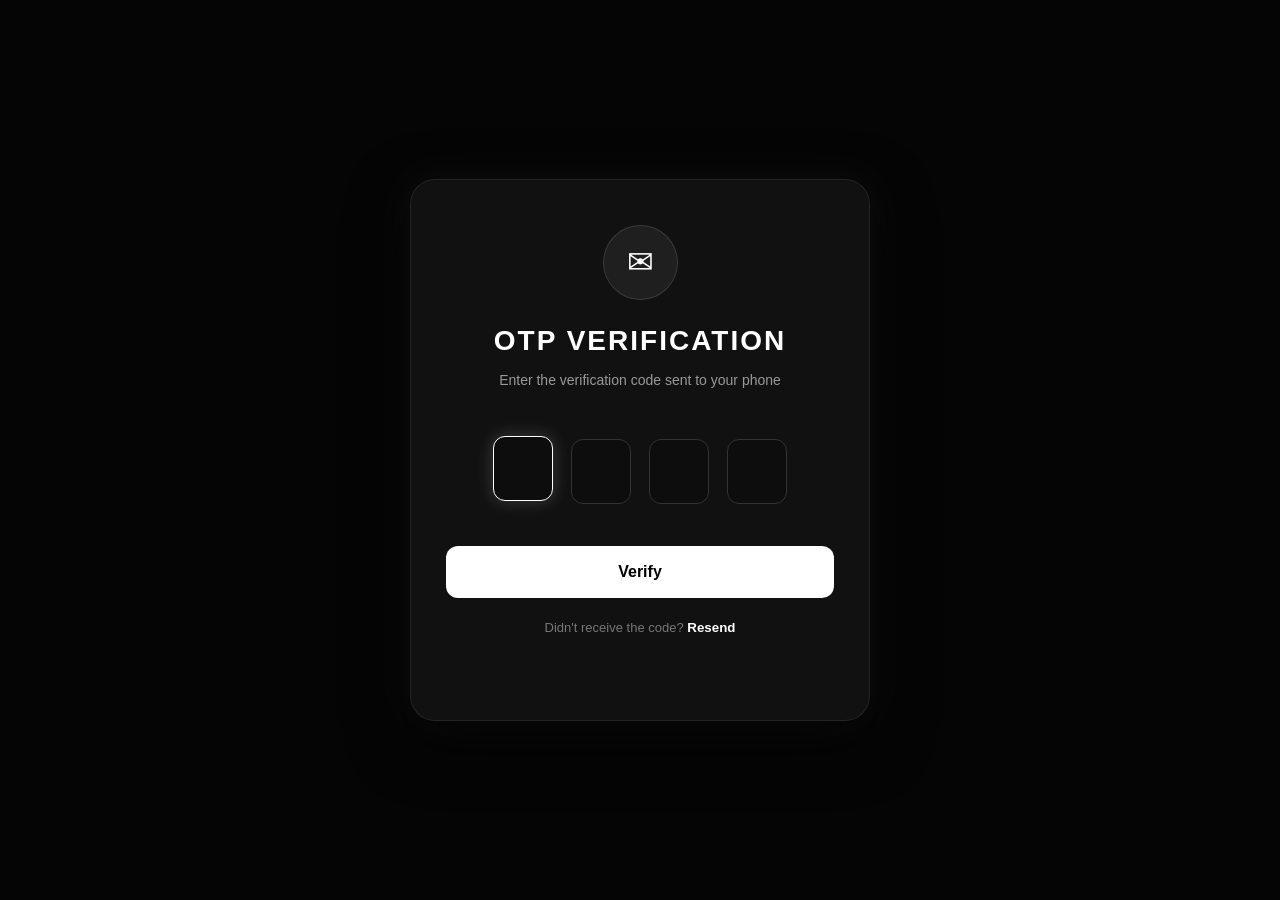
==== index.html @ 3d227fd9 "Add files via upload" ====
<!DOCTYPE html>
<html lang="en">
<head>
    <meta charset="UTF-8">
    <meta name="viewport" content="width=device-width, initial-scale=1.0">

    <title>OTP Verification</title>

    <link rel="stylesheet" href="style.css">
</head>

<body>

    <div class="otp-container">

        <div class="otp-card">

            <div class="icon">
                <span>✉</span>
            </div>

            <h1>OTP Verification</h1>

            <p class="description">
                Enter the verification code sent to your phone
            </p>


            <!-- OTP Animation Area -->
            <div class="otp-animation">

                <!-- Lines -->
                <div class="otp-line line-1"></div>
                <div class="otp-line line-2"></div>
                <div class="otp-line line-3"></div>


                <!-- OTP Boxes -->
                <div class="otp-inputs">

                    <input type="text" maxlength="1" inputmode="numeric">

                    <input type="text" maxlength="1" inputmode="numeric">

                    <input type="text" maxlength="1" inputmode="numeric">

                    <input type="text" maxlength="1" inputmode="numeric">

                </div>

            </div>


            <button id="verifyBtn">
                Verify
            </button>


            <p class="resend">
                Didn't receive the code?
                <button id="resendBtn">Resend</button>
            </p>


            <div id="message"></div>


            <!-- Final Verified -->
            <div class="verified-result">

                <div class="big-check">
                    ✓
                </div>

                <div class="big-verified">
                    VERIFIED
                </div>

            </div>

        </div>

    </div>


    <script src="script.js"></script>

</body>
</html>
---- style.css ----
* {
    margin: 0;
    padding: 0;
    box-sizing: border-box;
}


body {
    min-height: 100vh;

    font-family: Arial, sans-serif;

    background: #050505;

    color: #fff;

    display: flex;

    justify-content: center;

    align-items: center;
}


.otp-container {
    width: 100%;

    min-height: 100vh;

    padding: 20px;

    display: flex;

    justify-content: center;

    align-items: center;
}


.otp-card {
    width: 100%;

    max-width: 460px;

    min-height: 500px;

    padding: 45px 35px;

    background: rgba(20,20,20,.88);

    border: 1px solid rgba(255,255,255,.08);

    border-radius: 25px;

    text-align: center;

    box-shadow:
        0 0 40px rgba(255,255,255,.04),
        0 20px 60px rgba(0,0,0,.7);

    backdrop-filter: blur(15px);
}


/* ICON */

.icon {
    width: 75px;

    height: 75px;

    margin: 0 auto 25px;

    border-radius: 50%;

    display: flex;

    justify-content: center;

    align-items: center;

    background: rgba(255,255,255,.06);

    border: 1px solid rgba(255,255,255,.12);

    animation: float 2.5s infinite ease-in-out;
}


.icon span {
    font-size: 32px;
}


/* TITLE */

h1 {
    font-size: 28px;

    letter-spacing: 2px;

    text-transform: uppercase;

    margin-bottom: 12px;
}


.description {
    color: #999;

    font-size: 14px;

    line-height: 1.6;

    margin-bottom: 35px;
}


/* =========================
   OTP AREA
========================= */

.otp-animation {

    position: relative;

    width: 100%;

    height: 90px;

    display: flex;

    justify-content: center;

    align-items: center;

    margin-bottom: 30px;
}


/* INPUTS */

.otp-inputs {

    position: relative;

    z-index: 5;

    display: flex;

    gap: 18px;

    justify-content: center;
}


.otp-inputs input {

    width: 60px;

    height: 65px;

    border-radius: 12px;

    border: 1px solid #333;

    background: #0d0d0d;

    color: #fff;

    text-align: center;

    font-size: 26px;

    font-weight: bold;

    outline: none;

    transition:
        border .25s,
        box-shadow .25s,
        transform .25s;
}


.otp-inputs input:focus {

    border-color: #fff;

    box-shadow:
        0 0 18px rgba(255,255,255,.18);

    transform: translateY(-3px);
}


/* =========================
   CONNECTING LINES
========================= */

.otp-line {

    position: absolute;

    height: 3px;

    background: #fff;

    border-radius: 10px;

    width: 0;

    opacity: 0;

    z-index: 2;
}


.line-1 {

    left: calc(50% - 111px);

    top: 50%;

    transform: translateY(-50%);

}


.line-2 {

    left: calc(50% - 30px);

    top: 50%;

    transform: translateY(-50%);
}


.line-3 {

    left: calc(50% + 51px);

    top: 50%;

    transform: translateY(-50%);
}


/* =========================
   CONNECT ANIMATION
========================= */

.otp-card.connecting .line-1 {

    animation: connect1 .5s forwards;
}


.otp-card.connecting .line-2 {

    animation: connect2 .5s .5s forwards;
}


.otp-card.connecting .line-3 {

    animation: connect3 .5s 1s forwards;
}


@keyframes connect1 {

    from {
        width: 0;

        opacity: 0;
    }

    to {
        width: 51px;

        opacity: 1;
    }

}


@keyframes connect2 {

    from {
        width: 0;

        opacity: 0;
    }

    to {
        width: 51px;

        opacity: 1;
    }

}


@keyframes connect3 {

    from {
        width: 0;

        opacity: 0;
    }

    to {
        width: 51px;

        opacity: 1;
    }

}


/* =========================
   ROTATE + DISAPPEAR
========================= */

.otp-card.hide-otp .otp-inputs input {

    animation:
        disappear 1s ease forwards;

}


.otp-card.hide-otp .otp-line {

    animation:
        lineDisappear .7s ease forwards;
}


@keyframes disappear {

    0% {

        opacity: 1;

        transform:
            rotate(0deg)
            scale(1);
    }

    60% {

        opacity: .6;

        transform:
            rotate(180deg)
            scale(1.2);
    }

    100% {

        opacity: 0;

        transform:
            rotate(360deg)
            scale(0);
    }

}


@keyframes lineDisappear {

    from {

        opacity: 1;

        width: 51px;
    }

    to {

        opacity: 0;

        width: 0;
    }

}


/* =========================
   VERIFY BUTTON
========================= */

#verifyBtn {

    width: 100%;

    height: 52px;

    border: none;

    border-radius: 12px;

    background: #fff;

    color: #000;

    font-size: 16px;

    font-weight: bold;

    cursor: pointer;

    transition: .25s;
}


#verifyBtn:hover {

    transform: translateY(-2px);

    box-shadow:
        0 10px 30px rgba(255,255,255,.15);
}


#verifyBtn:disabled {

    opacity: .5;

    cursor: default;
}


/* RESEND */

.resend {

    margin-top: 22px;

    font-size: 13px;

    color: #777;
}


#resendBtn {

    border: none;

    background: transparent;

    color: #fff;

    cursor: pointer;

    font-weight: bold;
}


/* MESSAGE */

#message {

    margin-top: 20px;

    min-height: 20px;

    font-size: 14px;
}


.success {

    color: #5cff9d;
}


.error {

    color: #ff5c5c;

    animation: shake .4s;
}


/* =========================
   FINAL VERIFIED
========================= */

.verified-result {

    display: none;

    flex-direction: column;

    align-items: center;

    justify-content: center;

    margin-top: 20px;
}


.otp-card.show-verified .verified-result {

    display: flex;

    animation: finalAppear 1s ease forwards;
}


/* BIG CHECK */

.big-check {

    width: 125px;

    height: 125px;

    border-radius: 50%;

    display: flex;

    justify-content: center;

    align-items: center;

    border: 4px solid #5cff9d;

    color: #5cff9d;

    font-size: 75px;

    font-weight: bold;

    box-shadow:
        0 0 50px rgba(92,255,157,.3);

    animation:
        checkPop 1s cubic-bezier(.17,.67,.32,1.4);
}


/* BIG VERIFIED */

.big-verified {

    margin-top: 25px;

    font-size: 42px;

    font-weight: 900;

    letter-spacing: 7px;

    color: #5cff9d;

    text-shadow:
        0 0 25px rgba(92,255,157,.3);

    animation:
        verifiedText 1s ease .3s both;
}


/* FINAL ANIMATION */

@keyframes finalAppear {

    from {

        opacity: 0;

        transform:
            translateY(40px);
    }

    to {

        opacity: 1;

        transform:
            translateY(0);
    }

}


@keyframes checkPop {

    0% {

        opacity: 0;

        transform:
            scale(0)
            rotate(-180deg);
    }

    70% {

        transform:
            scale(1.15)
            rotate(10deg);
    }

    100% {

        opacity: 1;

        transform:
            scale(1)
            rotate(0);
    }

}


@keyframes verifiedText {

    from {

        opacity: 0;

        transform:
            scale(.5);

        letter-spacing: 20px;
    }

    to {

        opacity: 1;

        transform:
            scale(1);

        letter-spacing: 7px;
    }

}


/* FLOAT */

@keyframes float {

    0%,
    100% {

        transform:
            translateY(0);
    }

    50% {

        transform:
            translateY(-6px);
    }

}


/* SHAKE */

@keyframes shake {

    0%,
    100% {

        transform:
            translateX(0);
    }

    25% {

        transform:
            translateX(-6px);
    }

    75% {

        transform:
            translateX(6px);
    }

}


/* MOBILE */

@media(max-width:480px) {

    .otp-card {

        padding:
            35px 20px;
    }


    h1 {

        font-size: 23px;
    }


    .otp-inputs {

        gap: 10px;
    }


    .otp-inputs input {

        width: 52px;

        height: 58px;

        font-size: 22px;
    }


    .big-check {

        width: 105px;

        height: 105px;

        font-size: 60px;
    }


    .big-verified {

        font-size: 30px;

        letter-spacing: 4px;
    }

}
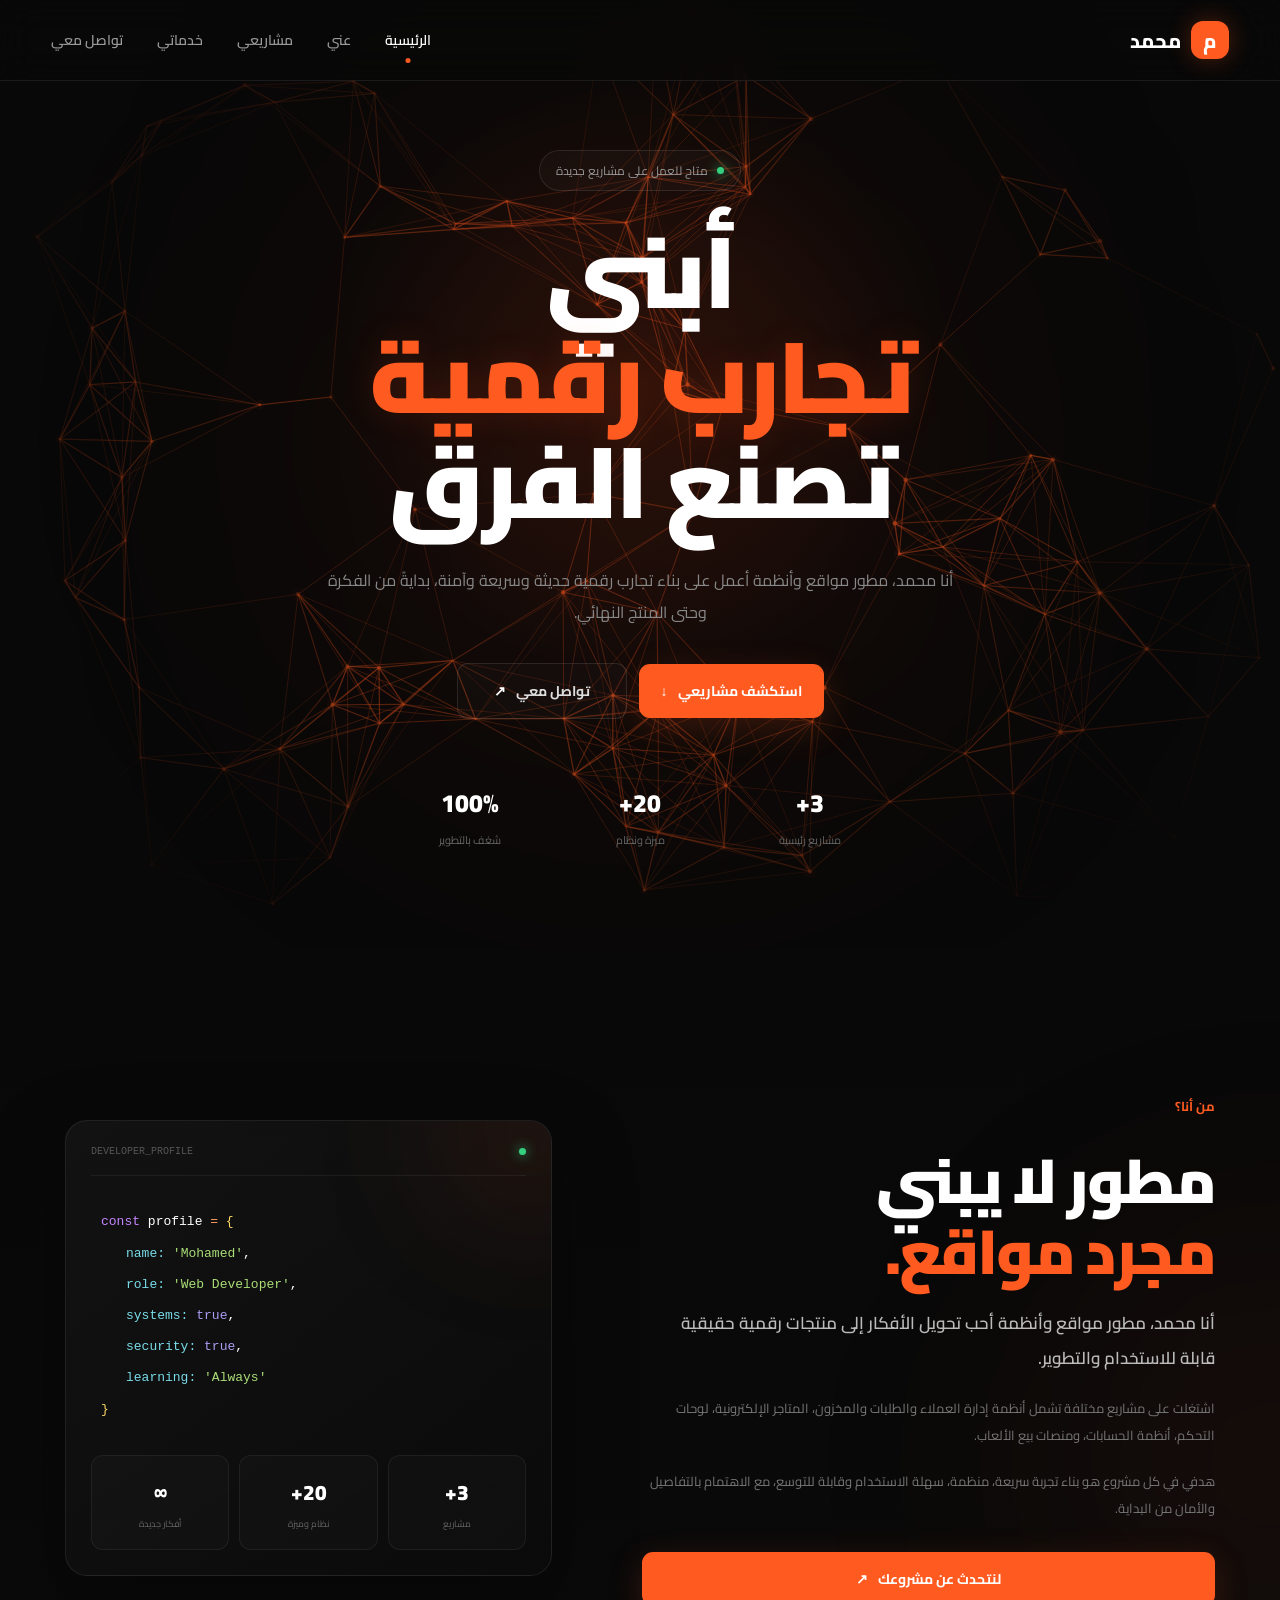
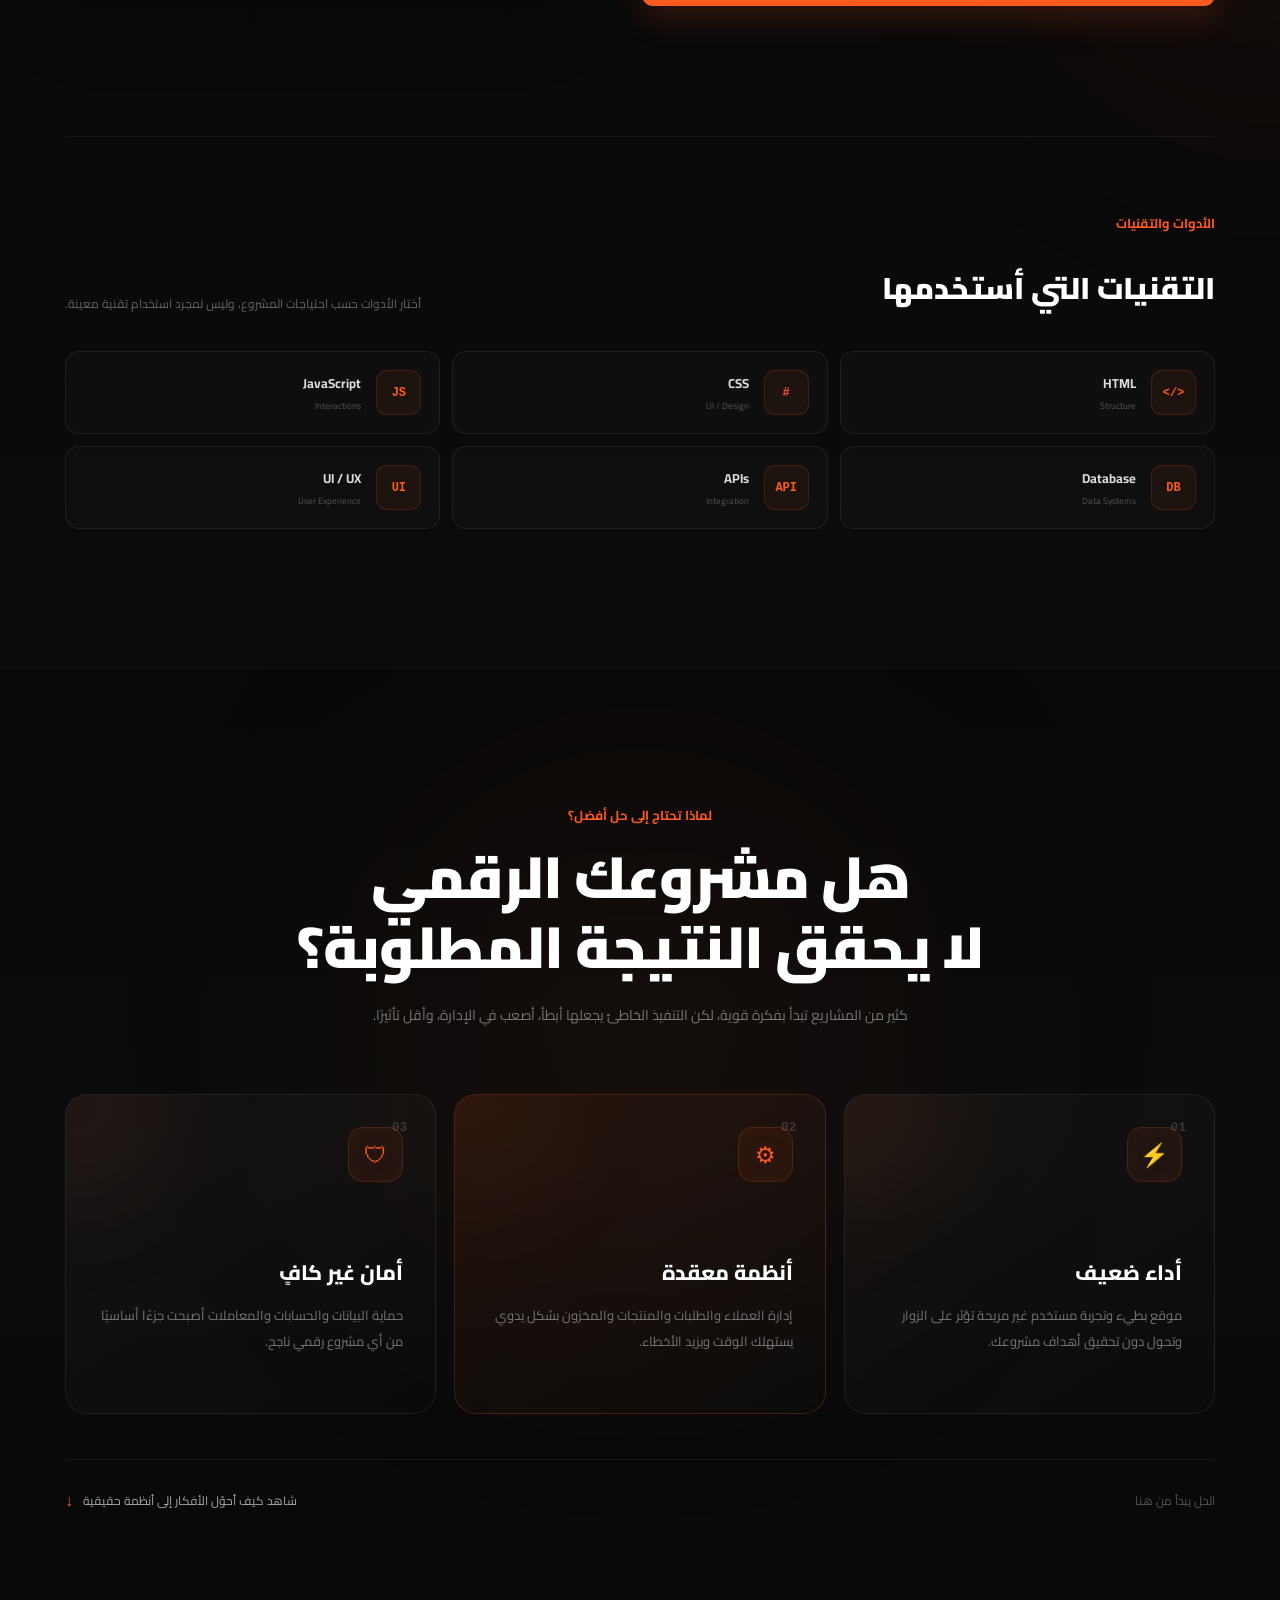
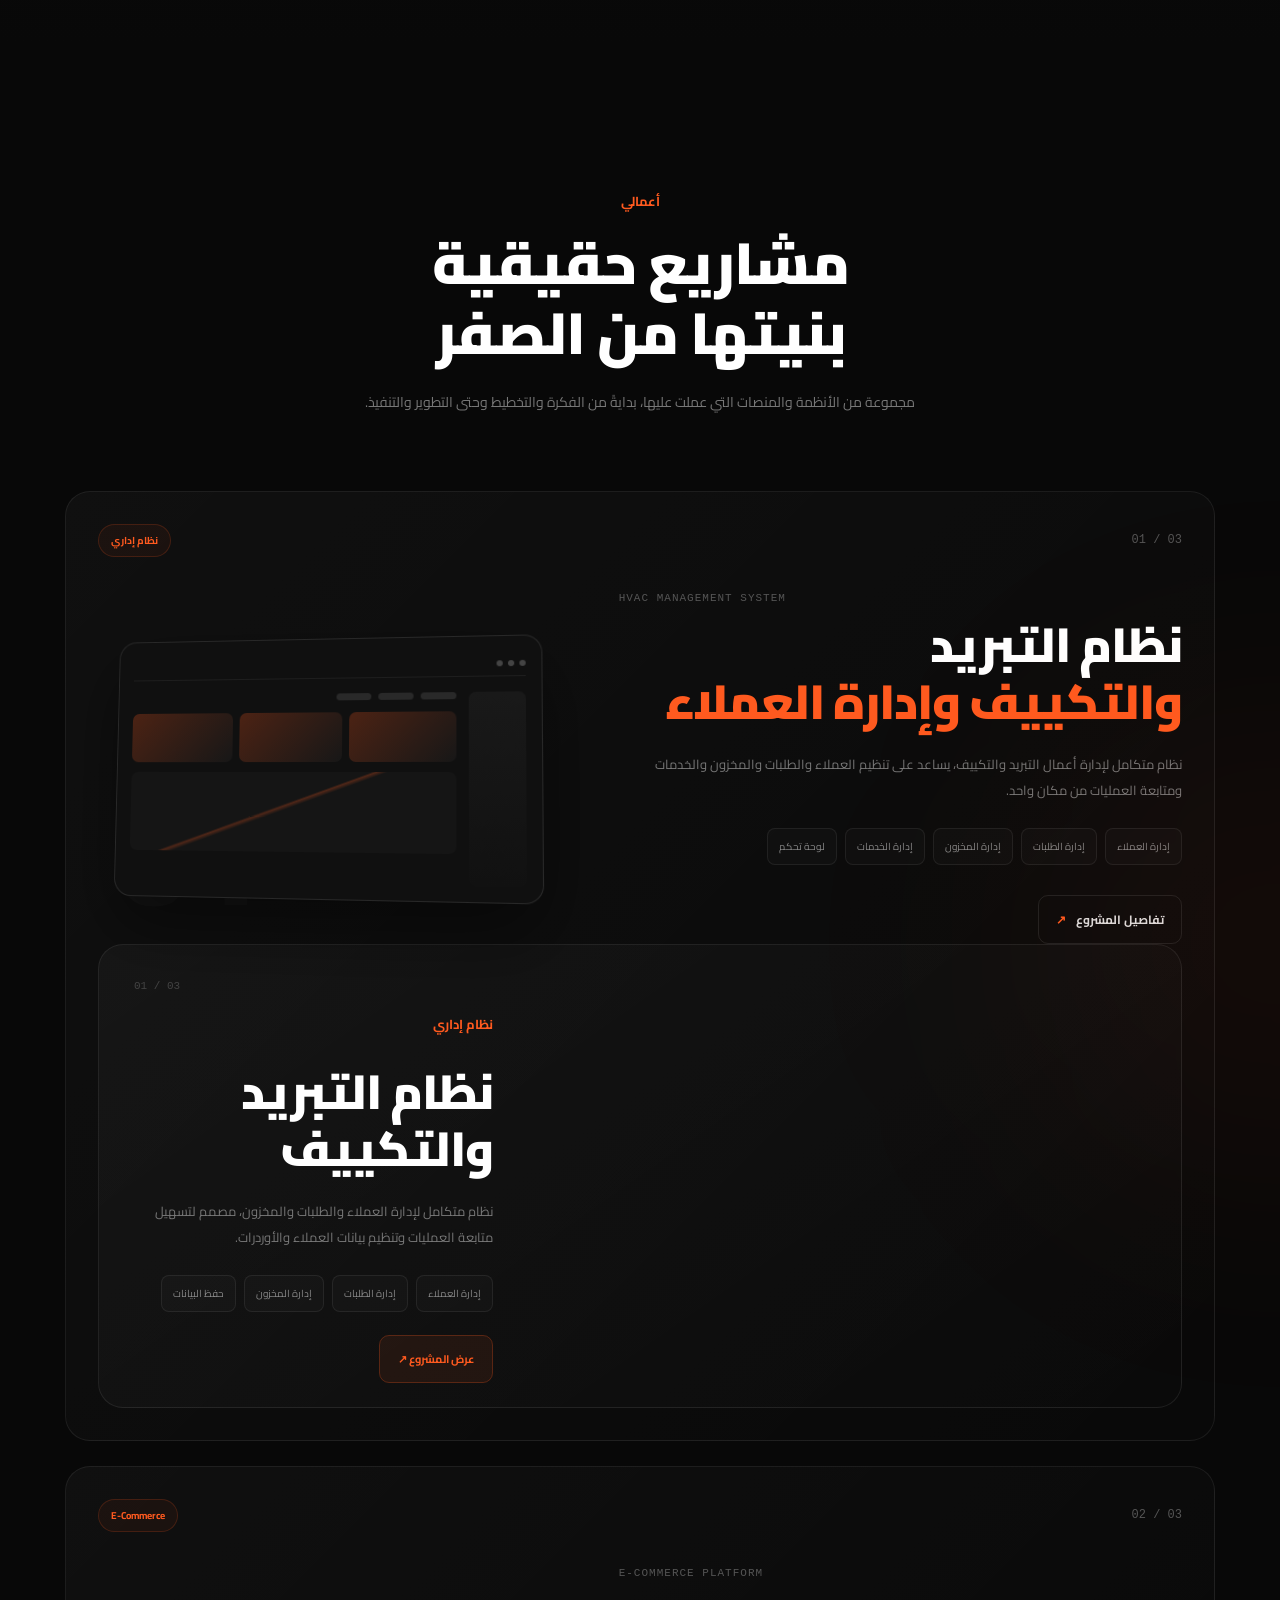
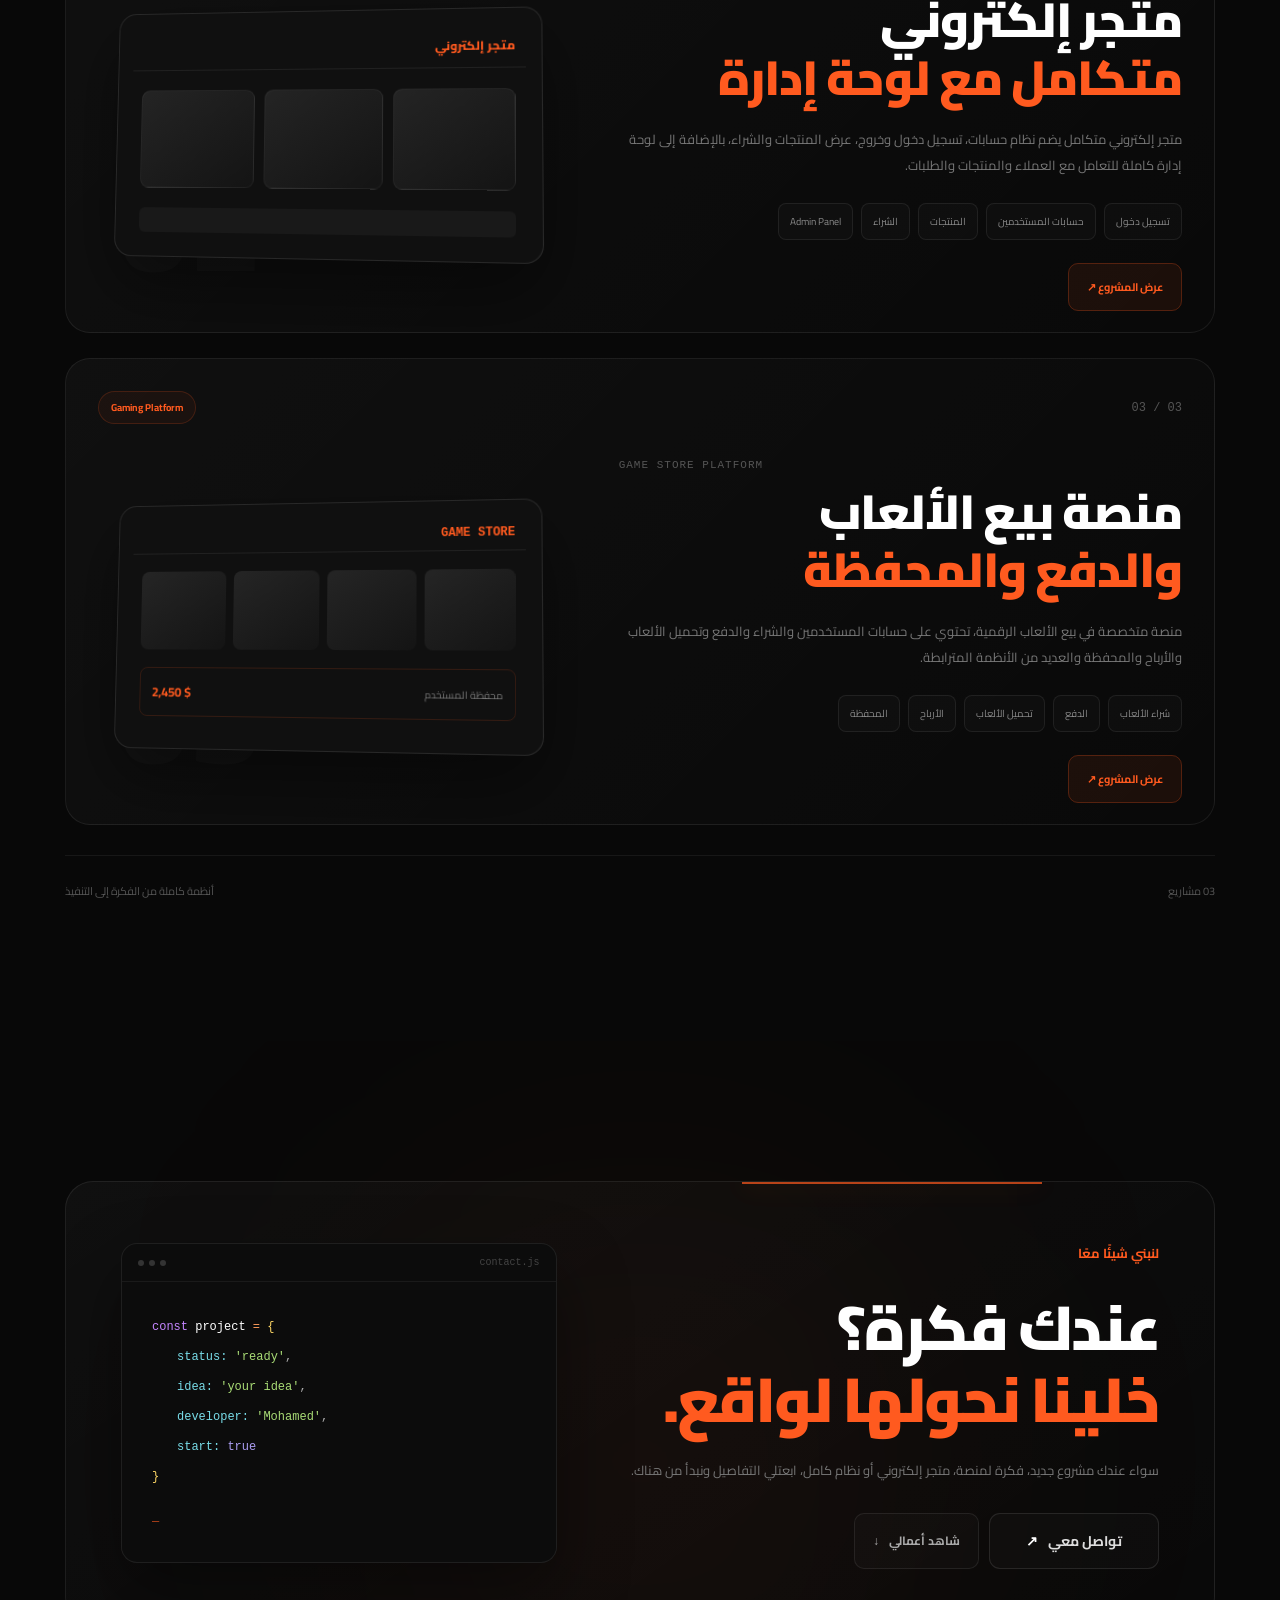
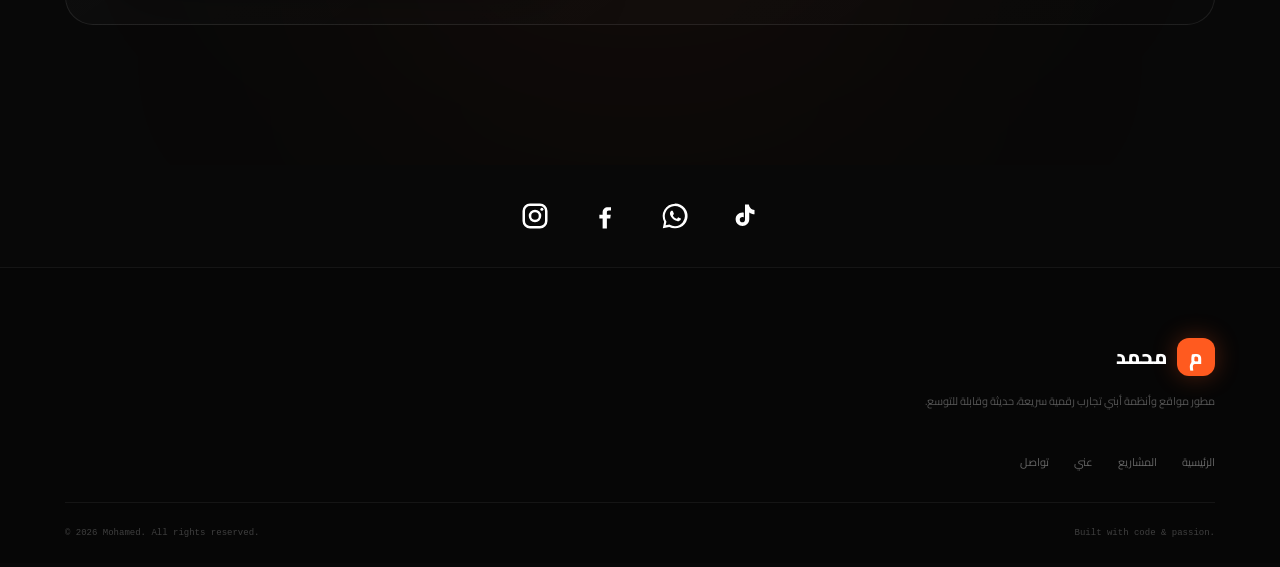
==== commit 3ceba902: "Add files via upload" ====
--- a/index.html
+++ b/index.html
@@ -1,91 +1,1248 @@
-
 <!DOCTYPE html>
-<html lang="en">
+<html lang="ar" dir="rtl">
+
 <head>
+
     <meta charset="UTF-8">
+
     <meta name="viewport" content="width=device-width, initial-scale=1.0">
 
-    <title>OTP Verification</title>
-
-    <link rel="stylesheet" href="style.css">
+    <title>محمد | Web Developer</title>
+
+    <!-- CSS -->
+    <link rel="stylesheet" href="./style.css">
+
+    <!-- Google Font -->
+    <link rel="preconnect" href="https://fonts.googleapis.com">
+    <link rel="preconnect" href="https://fonts.gstatic.com" crossorigin>
+
+    <link
+        href="https://fonts.googleapis.com/css2?family=Cairo:wght@400;500;600;700;800;900&display=swap"
+        rel="stylesheet"
+    >
+
 </head>
 
 <body>
 
-    <div class="otp-container">
-
-        <div class="otp-card">
-
-            <div class="icon">
-                <span>✉</span>
+    <!-- NAVBAR -->
+
+    <header class="navbar">
+
+        <div class="nav-container">
+
+            <a href="#home" class="logo">
+                <span>م</span>
+                محمد
+            </a>
+
+            <nav class="nav-links">
+
+                <a href="#home" class="active">
+                    الرئيسية
+                </a>
+<a href="#about">
+                    عني
+                </a>
+                <a href="#projects">
+                    مشاريعي
+                </a>
+
+                <a href="#services">
+                    خدماتي
+                </a>
+
+                
+
+                <a href="#contact">
+                    تواصل معي
+                </a>
+
+            </nav>
+
+           
+
+        </div>
+
+    </header>
+
+
+    <!-- HERO -->
+
+    <main>
+
+        <section class="hero" id="home">
+<div class="network-background" aria-hidden="true">
+    <canvas id="networkCanvas"></canvas>
+</div>
+            <div class="hero-bg"></div>
+
+            <div class="hero-content">
+
+                <div class="hero-badge">
+
+                    <span></span>
+
+                    متاح للعمل على مشاريع جديدة
+
+                </div>
+<div class="network-background" aria-hidden="true">
+    <canvas id="networkCanvas"></canvas>
+</div>
+
+                <h1>
+
+                    أبني
+
+                    <strong>
+                        تجارب رقمية
+                    </strong>
+
+                    تصنع الفرق
+
+                </h1>
+
+
+                <p>
+
+                    أنا محمد، مطور مواقع وأنظمة أعمل على بناء تجارب رقمية
+                    حديثة وسريعة وآمنة، بدايةً من الفكرة وحتى المنتج النهائي.
+
+                </p>
+
+
+                <div class="hero-buttons">
+
+                    <a href="#projects" class="btn primary">
+
+                        استكشف مشاريعي
+
+                        <span>↓</span>
+
+                    </a>
+
+<a href="#contact" class="btn secondary">
+    تواصل معي
+    <span>↗</span>
+</a>                   
+                </div>
+
+
+                <div class="hero-stats">
+
+                    <div class="stat">
+
+                        <strong>3+</strong>
+
+                        <span>
+                            مشاريع رئيسية
+                        </span>
+
+                    </div>
+
+
+                    <div class="stat">
+
+                        <strong>20+</strong>
+
+                        <span>
+                            ميزة ونظام
+                        </span>
+
+                    </div>
+
+
+                    <div class="stat">
+
+                        <strong>100%</strong>
+
+                        <span>
+                            شغف بالتطوير
+                        </span>
+
+                    </div>
+
+                </div>
+
             </div>
 
-            <h1>OTP Verification</h1>
-
-            <p class="description">
-                Enter the verification code sent to your phone
+        </section>
+        <!-- =========================
+     ABOUT SECTION
+========================= -->
+
+<section class="about-section" id="about">
+
+    <div class="section-container">
+
+        <div class="about-grid">
+
+            <!-- ABOUT CONTENT -->
+
+            <div class="about-content">
+
+                <span class="section-label">
+                    من أنا؟
+                </span>
+
+                <h2>
+                    مطور لا يبني
+                    <span>مجرد مواقع.</span>
+                </h2>
+
+                <p class="about-intro">
+                    أنا محمد، مطور مواقع وأنظمة أحب تحويل الأفكار
+                    إلى منتجات رقمية حقيقية قابلة للاستخدام والتطوير.
+                </p>
+
+                <p>
+                    اشتغلت على مشاريع مختلفة تشمل أنظمة إدارة العملاء
+                    والطلبات والمخزون، المتاجر الإلكترونية، لوحات
+                    التحكم، أنظمة الحسابات، ومنصات بيع الألعاب.
+                </p>
+
+                <p>
+                    هدفي في كل مشروع هو بناء تجربة سريعة، منظمة،
+                    سهلة الاستخدام وقابلة للتوسع، مع الاهتمام
+                    بالتفاصيل والأمان من البداية.
+                </p>
+
+                <div class="about-actions">
+
+                    <a href="#contact" class="btn primary">
+                        لنتحدث عن مشروعك
+                        <span>↗</span>
+                    </a>
+
+                </div>
+
+            </div>
+
+
+            <!-- ABOUT STATS -->
+
+            <div class="about-panel">
+
+                <div class="about-panel-top">
+
+                    <span>
+                        DEVELOPER_PROFILE
+                    </span>
+
+                    <span class="online-dot"></span>
+
+                </div>
+
+
+                <div class="profile-code">
+
+                    <div>
+                        <span class="code-purple">const</span>
+                        <span class="code-white"> profile</span>
+                        <span class="code-orange"> = </span>
+                        <span class="code-yellow">{</span>
+                    </div>
+
+                    <div class="profile-line">
+                        <span class="code-key">name:</span>
+                        <span class="code-green">'Mohamed'</span>,
+                    </div>
+
+                    <div class="profile-line">
+                        <span class="code-key">role:</span>
+                        <span class="code-green">'Web Developer'</span>,
+                    </div>
+
+                    <div class="profile-line">
+                        <span class="code-key">systems:</span>
+                        <span class="code-blue">true</span>,
+                    </div>
+
+                    <div class="profile-line">
+                        <span class="code-key">security:</span>
+                        <span class="code-blue">true</span>,
+                    </div>
+
+                    <div class="profile-line">
+                        <span class="code-key">learning:</span>
+                        <span class="code-green">'Always'</span>
+                    </div>
+
+                    <div>
+                        <span class="code-yellow">}</span>
+                    </div>
+
+                </div>
+
+
+                <div class="about-mini-stats">
+
+                    <div>
+                        <strong>3+</strong>
+                        <span>مشاريع</span>
+                    </div>
+
+                    <div>
+                        <strong>20+</strong>
+                        <span>نظام وميزة</span>
+                    </div>
+
+                    <div>
+                        <strong>∞</strong>
+                        <span>أفكار جديدة</span>
+                    </div>
+
+                </div>
+
+            </div>
+
+        </div>
+
+
+        <!-- =========================
+             TECHNOLOGIES
+        ========================= -->
+
+        <div class="tech-section">
+
+            <div class="tech-heading">
+
+                <div>
+
+                    <span class="section-label">
+                        الأدوات والتقنيات
+                    </span>
+
+                    <h3>
+                        التقنيات التي أستخدمها
+                    </h3>
+
+                </div>
+
+                <p>
+                    أختار الأدوات حسب احتياجات المشروع،
+                    وليس لمجرد استخدام تقنية معينة.
+                </p>
+
+            </div>
+
+
+            <div class="tech-grid">
+
+                <div class="tech-card">
+
+                    <div class="tech-icon">
+                        &lt;/&gt;
+                    </div>
+
+                    <div>
+                        <strong>HTML</strong>
+                        <span>Structure</span>
+                    </div>
+
+                </div>
+
+
+                <div class="tech-card">
+
+                    <div class="tech-icon">
+                        #
+                    </div>
+
+                    <div>
+                        <strong>CSS</strong>
+                        <span>UI / Design</span>
+                    </div>
+
+                </div>
+
+
+                <div class="tech-card">
+
+                    <div class="tech-icon">
+                        JS
+                    </div>
+
+                    <div>
+                        <strong>JavaScript</strong>
+                        <span>Interactions</span>
+                    </div>
+
+                </div>
+
+
+                <div class="tech-card">
+
+                    <div class="tech-icon">
+                        DB
+                    </div>
+
+                    <div>
+                        <strong>Database</strong>
+                        <span>Data Systems</span>
+                    </div>
+
+                </div>
+
+
+                <div class="tech-card">
+
+                    <div class="tech-icon">
+                        API
+                    </div>
+
+                    <div>
+                        <strong>APIs</strong>
+                        <span>Integration</span>
+                    </div>
+
+                </div>
+
+
+                <div class="tech-card">
+
+                    <div class="tech-icon">
+                        UI
+                    </div>
+
+                    <div>
+                        <strong>UI / UX</strong>
+                        <span>User Experience</span>
+                    </div>
+
+                </div>
+
+            </div>
+
+        </div>
+
+    </div>
+
+</section>
+<!-- =========================
+     PROBLEM SECTION
+========================= -->
+
+<section class="problem-section" id="problems">
+
+    <div class="section-container">
+
+        <div class="section-heading">
+
+            <span class="section-label">
+                لماذا تحتاج إلى حل أفضل؟
+            </span>
+
+            <h2>
+                هل مشروعك الرقمي
+                <span>لا يحقق النتيجة المطلوبة؟</span>
+            </h2>
+
+            <p>
+                كثير من المشاريع تبدأ بفكرة قوية، لكن التنفيذ الخاطئ
+                يجعلها أبطأ، أصعب في الإدارة، وأقل تأثيرًا.
             </p>
 
-
-            <!-- OTP Animation Area -->
-            <div class="otp-animation">
-
-                <!-- Lines -->
-                <div class="otp-line line-1"></div>
-                <div class="otp-line line-2"></div>
-                <div class="otp-line line-3"></div>
-
-
-                <!-- OTP Boxes -->
-                <div class="otp-inputs">
-
-                    <input type="text" maxlength="1" inputmode="numeric">
-
-                    <input type="text" maxlength="1" inputmode="numeric">
-
-                    <input type="text" maxlength="1" inputmode="numeric">
-
-                    <input type="text" maxlength="1" inputmode="numeric">
+        </div>
+
+
+        <div class="problem-grid">
+
+            <!-- Card 01 -->
+
+            <article class="problem-card">
+
+                <div class="problem-number">
+                    01
+                </div>
+
+                <div class="problem-icon">
+                    ⚡
+                </div>
+
+                <h3>
+                    أداء ضعيف
+                </h3>
+
+                <p>
+                    موقع بطيء وتجربة مستخدم غير مريحة تؤثر على
+                    الزوار وتحول دون تحقيق أهداف مشروعك.
+                </p>
+
+                <div class="problem-line"></div>
+
+            </article>
+
+
+            <!-- Card 02 -->
+
+            <article class="problem-card featured">
+
+                <div class="problem-number">
+                    02
+                </div>
+
+                <div class="problem-icon">
+                    ⚙
+                </div>
+
+                <h3>
+                    أنظمة معقدة
+                </h3>
+
+                <p>
+                    إدارة العملاء والطلبات والمنتجات والمخزون
+                    بشكل يدوي يستهلك الوقت ويزيد الأخطاء.
+                </p>
+
+                <div class="problem-line"></div>
+
+            </article>
+
+
+            <!-- Card 03 -->
+
+            <article class="problem-card">
+
+                <div class="problem-number">
+                    03
+                </div>
+
+                <div class="problem-icon">
+                    🛡
+                </div>
+
+                <h3>
+                    أمان غير كافٍ
+                </h3>
+
+                <p>
+                    حماية البيانات والحسابات والمعاملات أصبحت
+                    جزءًا أساسيًا من أي مشروع رقمي ناجح.
+                </p>
+
+                <div class="problem-line"></div>
+
+            </article>
+
+        </div>
+
+
+        <div class="problem-bottom">
+
+            <span>
+                الحل يبدأ من هنا
+            </span>
+
+            <a href="#projects">
+                شاهد كيف أحوّل الأفكار إلى أنظمة حقيقية
+                <span>↓</span>
+            </a>
+
+        </div>
+
+    </div>
+
+</section>
+<!-- =========================
+     PROJECTS SECTION
+========================= -->
+
+<section class="projects-section" id="projects">
+
+    <div class="section-container">
+
+        <div class="section-heading projects-heading">
+
+            <span class="section-label">
+                أعمالي
+            </span>
+
+            <h2>
+                مشاريع حقيقية
+                <span>بنيتها من الصفر</span>
+            </h2>
+
+            <p>
+                مجموعة من الأنظمة والمنصات التي عملت عليها،
+                بدايةً من الفكرة والتخطيط وحتى التطوير والتنفيذ.
+            </p>
+
+        </div>
+
+
+        <div class="projects-list">
+
+            <!-- PROJECT 01 -->
+
+            <article class="project-card project-main">
+
+                <div class="project-top">
+
+                    <div class="project-index">
+                        01 / 03
+                    </div>
+
+                    <div class="project-category">
+                        نظام إداري
+                    </div>
+
+                </div>
+
+
+                <div class="project-content">
+
+                    <div class="project-info">
+
+                        <span class="project-small-title">
+                            HVAC MANAGEMENT SYSTEM
+                        </span>
+
+                        <h3>
+                            نظام التبريد
+                            <span>والتكييف وإدارة العملاء</span>
+                        </h3>
+
+                        <p>
+                            نظام متكامل لإدارة أعمال التبريد والتكييف،
+                            يساعد على تنظيم العملاء والطلبات والمخزون
+                            والخدمات ومتابعة العمليات من مكان واحد.
+                        </p>
+
+
+                        <div class="project-features">
+
+                            <span>إدارة العملاء</span>
+                            <span>إدارة الطلبات</span>
+                            <span>إدارة المخزون</span>
+                            <span>إدارة الخدمات</span>
+                            <span>لوحة تحكم</span>
+
+                        </div>
+
+
+                        <div class="project-actions">
+
+                            <a href="#" class="project-button">
+                                تفاصيل المشروع
+                                <span>↗</span>
+                            </a>
+
+                        </div>
+
+                    </div>
+
+
+                    <div class="project-visual">
+
+                        <div class="visual-number">
+                            01
+                        </div>
+
+                        <div class="dashboard-shape">
+
+                            <div class="dashboard-header">
+
+                                <span></span>
+                                <span></span>
+                                <span></span>
+
+                            </div>
+
+                            <div class="dashboard-body">
+
+                                <div class="dashboard-sidebar"></div>
+
+                                <div class="dashboard-content">
+
+                                    <div class="dashboard-row">
+                                        <i></i>
+                                        <i></i>
+                                        <i></i>
+                                    </div>
+
+                                    <div class="dashboard-boxes">
+
+                                        <div></div>
+                                        <div></div>
+                                        <div></div>
+
+                                    </div>
+
+                                    <div class="dashboard-chart"></div>
+
+                                </div>
+
+                            </div>
+
+                        </div>
+
+                    </div>
+
+                </div>
+<article class="project-showcase">
+
+    <div class="project-media">
+
+       
+    </div>
+
+
+    <div class="project-info">
+
+        <span class="project-number">
+            01 / 03
+        </span>
+
+        <span class="section-label">
+            نظام إداري
+        </span>
+
+        <h3>
+            نظام التبريد والتكييف
+        </h3>
+
+        <p>
+            نظام متكامل لإدارة العملاء والطلبات
+            والمخزون، مصمم لتسهيل متابعة العمليات
+            وتنظيم بيانات العملاء والأوردرات.
+        </p>
+
+
+        <div class="project-features">
+
+            <span>إدارة العملاء</span>
+            <span>إدارة الطلبات</span>
+            <span>إدارة المخزون</span>
+            <span>حفظ البيانات</span>
+
+        </div>
+
+
+        <div class="project-actions">
+
+           <a
+    href="cooling.html"
+    class="project-demo-btn"
+>
+    عرض المشروع
+    <span>↗</span>
+</a>
+
+        </div>
+
+    </div>
+
+
+    
+
+
+</article>
+
+            </article>
+
+
+            <!-- PROJECT 02 -->
+
+            <article class="project-card">
+
+                <div class="project-top">
+
+                    <div class="project-index">
+                        02 / 03
+                    </div>
+
+                    <div class="project-category">
+                        E-Commerce
+                    </div>
+
+                </div>
+
+
+                <div class="project-content">
+
+                    <div class="project-info">
+
+                        <span class="project-small-title">
+                            E-COMMERCE PLATFORM
+                        </span>
+
+                        <h3>
+                            متجر إلكتروني
+                            <span>متكامل مع لوحة إدارة</span>
+                        </h3>
+
+                        <p>
+                            متجر إلكتروني متكامل يضم نظام حسابات،
+                            تسجيل دخول وخروج، عرض المنتجات والشراء،
+                            بالإضافة إلى لوحة إدارة كاملة للتعامل
+                            مع العملاء والمنتجات والطلبات.
+                        </p>
+
+
+                        <div class="project-features">
+
+                            <span>تسجيل دخول</span>
+                            <span>حسابات المستخدمين</span>
+                            <span>المنتجات</span>
+                            <span>الشراء</span>
+                            <span>Admin Panel</span>
+
+                        </div>
+
+
+                        <div class="project-actions">
+
+                           <a href="codexa.html" class="project-demo-btn">
+    عرض المشروع
+    <span>↗</span>
+</a>
+
+                        </div>
+
+                    </div>
+
+
+                    <div class="project-visual">
+
+                        <div class="visual-number">
+                            02
+                        </div>
+
+                        <div class="store-shape">
+
+                            <div class="store-header">
+                                متجر إلكتروني
+                            </div>
+
+                            <div class="store-products">
+
+                                <div></div>
+                                <div></div>
+                                <div></div>
+
+                            </div>
+
+                            <div class="store-footer"></div>
+
+                        </div>
+
+                    </div>
+
+                </div>
+            </article>
+
+
+            <!-- PROJECT 03 -->
+
+            <article class="project-card">
+
+                <div class="project-top">
+
+                    <div class="project-index">
+                        03 / 03
+                    </div>
+
+                    <div class="project-category">
+                        Gaming Platform
+                    </div>
+
+                </div>
+
+
+                <div class="project-content">
+
+                    <div class="project-info">
+
+                        <span class="project-small-title">
+                            GAME STORE PLATFORM
+                        </span>
+
+                        <h3>
+                            منصة بيع الألعاب
+                            <span>والدفع والمحفظة</span>
+                        </h3>
+
+                        <p>
+                            منصة متخصصة في بيع الألعاب الرقمية،
+                            تحتوي على حسابات المستخدمين والشراء
+                            والدفع وتحميل الألعاب والأرباح والمحفظة
+                            والعديد من الأنظمة المترابطة.
+                        </p>
+
+
+                        <div class="project-features">
+
+                            <span>شراء الألعاب</span>
+                            <span>الدفع</span>
+                            <span>تحميل الألعاب</span>
+                            <span>الأرباح</span>
+                            <span>المحفظة</span>
+
+                        </div>
+
+
+                        <div class="project-actions">
+
+                            <a href="ecommerce.html" class="project-demo-btn">
+    عرض المشروع
+    <span>↗</span>
+</a>
+
+                        </div>
+
+                    </div>
+
+
+                    <div class="project-visual">
+
+                        <div class="visual-number">
+                            03
+                        </div>
+
+                        <div class="game-shape">
+
+                            <div class="game-top">
+                                GAME STORE
+                            </div>
+
+                            <div class="game-grid">
+
+                                <div></div>
+                                <div></div>
+                                <div></div>
+                                <div></div>
+
+                            </div>
+
+                            <div class="game-wallet">
+                                محفظة المستخدم
+                                <strong>$ 2,450</strong>
+                            </div>
+
+                        </div>
+
+                    </div>
+
+                </div>
+
+            </article>
+
+        </div>
+
+
+        <div class="projects-footer">
+
+            <span>
+                03 مشاريع
+            </span>
+
+            <span>
+                أنظمة كاملة من الفكرة إلى التنفيذ
+            </span>
+
+        </div>
+
+    </div>
+
+</section>
+<!-- =========================
+     CONTACT SECTION
+========================= -->
+
+<section class="contact-section" id="contact">
+
+    <div class="section-container">
+
+        <div class="contact-box">
+
+            <div class="contact-content">
+
+                <span class="section-label">
+                    لنبني شيئًا معًا
+                </span>
+
+                <h2>
+                    عندك فكرة؟
+                    <span>خلينا نحولها لواقع.</span>
+                </h2>
+
+                <p>
+                    سواء عندك مشروع جديد، فكرة لمنصة، متجر إلكتروني
+                    أو نظام كامل، ابعتلي التفاصيل ونبدأ من هناك.
+                </p>
+
+                <div class="contact-actions">
+
+                    <a
+    href="https://wa.me/201066963935"
+    class="btn secondary"
+    target="_blank"
+    rel="noopener noreferrer"
+>
+    تواصل معي
+    <span>↗</span>
+</a>
+
+                    <a
+                        href="#projects"
+                        class="contact-button secondary-contact"
+                    >
+                        شاهد أعمالي
+                        <span>↓</span>
+                    </a>
 
                 </div>
 
             </div>
 
 
-            <button id="verifyBtn">
-                Verify
-            </button>
-
-
-            <p class="resend">
-                Didn't receive the code?
-                <button id="resendBtn">Resend</button>
+            <div class="contact-terminal">
+
+                <div class="terminal-top">
+
+                    <div class="terminal-dots">
+                        <span></span>
+                        <span></span>
+                        <span></span>
+                    </div>
+
+                    <span>
+                        contact.js
+                    </span>
+
+                </div>
+
+
+                <div class="terminal-code">
+
+                    <div>
+                        <span class="code-purple">const</span>
+                        <span class="code-white"> project</span>
+                        <span class="code-orange"> = </span>
+                        <span class="code-yellow">{</span>
+                    </div>
+
+                    <div class="terminal-line">
+                        <span class="code-key">status:</span>
+                        <span class="code-green">'ready'</span>,
+                    </div>
+
+                    <div class="terminal-line">
+                        <span class="code-key">idea:</span>
+                        <span class="code-green">'your idea'</span>,
+                    </div>
+
+                    <div class="terminal-line">
+                        <span class="code-key">developer:</span>
+                        <span class="code-green">'Mohamed'</span>,
+                    </div>
+
+                    <div class="terminal-line">
+                        <span class="code-key">start:</span>
+                        <span class="code-blue">true</span>
+                    </div>
+
+                    <div>
+                        <span class="code-yellow">}</span>
+                    </div>
+
+                    <div class="terminal-cursor">
+                        _
+                    </div>
+
+                </div>
+
+            </div>
+
+        </div>
+
+    </div>
+
+</section>
+
+</main>
+
+<div class="social-links">
+
+    <!-- TikTok -->
+    <a
+    href="https://www.tiktok.com/@codexa.web0?_r=1&_t=ZS-999gXwJLxEm"
+    class="social-link tiktok"
+    target="_blank"
+    rel="noopener noreferrer"
+    aria-label="TikTok"
+>
+
+    <svg
+        viewBox="0 0 24 24"
+        xmlns="http://www.w3.org/2000/svg"
+    >
+
+        <path
+            fill="currentColor"
+            d="M19.6 7.2c-1.2-.1-2.3-.6-3.1-1.4-.8-.8-1.3-1.9-1.4-3.1H12v12.2c0 1.2-.9 2.1-2.1 2.1s-2.1-.9-2.1-2.1c0-1.2.9-2.1 2.1-2.1.4 0 .8.1 1.1.3V9.3c-.4-.1-.7-.1-1.1-.1-3 0-5.4 2.4-5.4 5.4S7 20 10 20s5.4-2.4 5.4-5.4V9.1c1.2.9 2.7 1.4 4.2 1.4V7.2z"
+        />
+
+    </svg>
+
+</a>
+
+    <!-- LinkedIn -->
+    <a
+    href="https://wa.me/201066963935"
+    class="social-link whatsapp"
+    target="_blank"
+    rel="noopener noreferrer"
+    aria-label="WhatsApp"
+>
+
+    <svg
+        viewBox="0 0 32 32"
+        xmlns="http://www.w3.org/2000/svg"
+    >
+
+        <path
+            fill="currentColor"
+            d="M16 2.8A13.2 13.2 0 0 0 4.4 22.2L3 29l6.9-1.4A13.2 13.2 0 1 0 16 2.8zm0 24a10.7 10.7 0 0 1-5.5-1.5l-.4-.2-4.1.8.9-4-.3-.4A10.7 10.7 0 1 1 16 26.8z"
+        />
+
+        <path
+            fill="currentColor"
+            d="M22 18.5c-.3-.2-1.8-.9-2.1-1-.3-.1-.5-.2-.7.2-.2.3-.8 1-.9 1.2-.2.2-.3.2-.6.1-1.6-.8-2.7-1.5-3.8-3.4-.3-.5.3-.5.8-1.7.1-.3.1-.5 0-.7-.1-.2-.7-1.7-1-2.3-.3-.6-.5-.5-.7-.5h-.6c-.2 0-.5.1-.8.4-.3.3-1 1-1 2.5s1 2.9 1.1 3.1c.1.2 2 3.1 4.8 4.3 1.8.8 2.5.9 3.4.8.5-.1 1.8-.7 2.1-1.4.3-.7.3-1.3.2-1.4-.1-.2-.3-.3-.6-.5z"
+        />
+
+    </svg>
+
+</a>
+
+    <!-- Facebook -->
+   <a
+    href="https://www.facebook.com/share/19FMngvhPf/"
+    class="social-link facebook"
+    target="_blank"
+    rel="noopener noreferrer"
+    aria-label="Facebook"
+>
+
+    <svg
+        viewBox="0 0 24 24"
+        xmlns="http://www.w3.org/2000/svg"
+    >
+
+        <path
+            fill="currentColor"
+            d="M13.5 22v-8h2.7l.4-3h-3.1V9.1c0-.9.3-1.5 1.6-1.5h1.7V5c-.3 0-1.4-.1-2.5-.1-2.5 0-4.2 1.5-4.2 4.3V11H7.5v3h2.6v8h3.4z"
+        />
+
+    </svg>
+
+</a>
+
+    <!-- Instagram -->
+    <a
+    href="https://www.instagram.com/mohamed478170?igsi=MW0zbDF5MmVrcTRqcg=="
+    class="social-link instagram"
+    target="_blank"
+    rel="noopener noreferrer"
+    aria-label="Instagram"
+>
+
+    <svg
+        viewBox="0 0 24 24"
+        xmlns="http://www.w3.org/2000/svg"
+    >
+
+        <rect
+            x="3"
+            y="3"
+            width="18"
+            height="18"
+            rx="5"
+            fill="none"
+            stroke="currentColor"
+            stroke-width="2"
+        />
+
+        <circle
+            cx="12"
+            cy="12"
+            r="4"
+            fill="none"
+            stroke="currentColor"
+            stroke-width="2"
+        />
+
+        <circle
+            cx="17.5"
+            cy="6.5"
+            r="1.2"
+            fill="currentColor"
+        />
+
+    </svg>
+
+</a>
+</div>
+
+<!-- =========================
+     FOOTER
+========================= -->
+
+<footer class="footer">
+
+    <div class="footer-container">
+
+        <div class="footer-brand">
+
+            <a href="#home" class="logo">
+                <span>م</span>
+                محمد
+            </a>
+
+            <p>
+                مطور مواقع وأنظمة أبني تجارب رقمية
+                سريعة، حديثة وقابلة للتوسع.
             </p>
 
-
-            <div id="message"></div>
-
-
-            <!-- Final Verified -->
-            <div class="verified-result">
-
-                <div class="big-check">
-                    ✓
-                </div>
-
-                <div class="big-verified">
-                    VERIFIED
-                </div>
-
-            </div>
+        </div>
+
+
+        <div class="footer-links">
+
+            <a href="#home">الرئيسية</a>
+
+            <a href="#projects">المشاريع</a>
+
+            <a href="#about">عني</a>
+
+            <a href="#contact">تواصل</a>
+
+        </div>
+
+
+        <div class="footer-bottom">
+
+            <span>
+                © 2026 Mohamed. All rights reserved.
+            </span>
+
+            <span>
+                Built with code & passion.
+            </span>
 
         </div>
 
     </div>
 
-
-    <script src="script.js"></script>
+</footer>
+    </main>
+
+<!-- SOCIAL LINKS -->
+    <!-- JavaScript -->
+
+    <script src="./script.js"></script>
 
 </body>
-</html>
-
+
+</html>
--- a/style.css
+++ b/style.css
@@ -1,746 +1,4257 @@
-
-* {
-    margin: 0;
-    padding: 0;
-    box-sizing: border-box;
-}
-
-
-body {
-    min-height: 100vh;
-
-    font-family: Arial, sans-serif;
-
-    background: #050505;
-
-    color: #fff;
-
-    display: flex;
-
-    justify-content: center;
-
-    align-items: center;
-}
-
-
-.otp-container {
-    width: 100%;
-
-    min-height: 100vh;
-
-    padding: 20px;
-
-    display: flex;
-
-    justify-content: center;
-
-    align-items: center;
-}
-
-
-.otp-card {
-    width: 100%;
-
-    max-width: 460px;
-
-    min-height: 500px;
-
-    padding: 45px 35px;
-
-    background: rgba(20,20,20,.88);
-
-    border: 1px solid rgba(255,255,255,.08);
-
-    border-radius: 25px;
-
-    text-align: center;
-
-    box-shadow:
-        0 0 40px rgba(255,255,255,.04),
-        0 20px 60px rgba(0,0,0,.7);
-
-    backdrop-filter: blur(15px);
-}
-
-
-/* ICON */
-
-.icon {
-    width: 75px;
-
-    height: 75px;
-
-    margin: 0 auto 25px;
-
-    border-radius: 50%;
-
-    display: flex;
-
-    justify-content: center;
-
-    align-items: center;
-
-    background: rgba(255,255,255,.06);
-
-    border: 1px solid rgba(255,255,255,.12);
-
-    animation: float 2.5s infinite ease-in-out;
-}
-
-
-.icon span {
-    font-size: 32px;
-}
-
-
-/* TITLE */
-
-h1 {
-    font-size: 28px;
-
-    letter-spacing: 2px;
-
-    text-transform: uppercase;
-
-    margin-bottom: 12px;
-}
-
-
-.description {
-    color: #999;
-
-    font-size: 14px;
-
-    line-height: 1.6;
-
-    margin-bottom: 35px;
-}
-
-
-/* =========================
-   OTP AREA
-========================= */
-
-.otp-animation {
-
-    position: relative;
-
-    width: 100%;
-
-    height: 90px;
-
-    display: flex;
-
-    justify-content: center;
-
-    align-items: center;
-
-    margin-bottom: 30px;
-}
-
-
-/* INPUTS */
-
-.otp-inputs {
-
-    position: relative;
-
-    z-index: 5;
-
-    display: flex;
-
-    gap: 18px;
-
-    justify-content: center;
-}
-
-
-.otp-inputs input {
-
-    width: 60px;
-
-    height: 65px;
-
-    border-radius: 12px;
-
-    border: 1px solid #333;
-
-    background: #0d0d0d;
-
-    color: #fff;
-
-    text-align: center;
-
-    font-size: 26px;
-
-    font-weight: bold;
-
-    outline: none;
-
-    transition:
-        border .25s,
-        box-shadow .25s,
-        transform .25s;
-}
-
-
-.otp-inputs input:focus {
-
-    border-color: #fff;
-
-    box-shadow:
-        0 0 18px rgba(255,255,255,.18);
-
-    transform: translateY(-3px);
-}
-
-
-/* =========================
-   CONNECTING LINES
-========================= */
-
-.otp-line {
-
-    position: absolute;
-
-    height: 3px;
-
-    background: #fff;
-
-    border-radius: 10px;
-
-    width: 0;
-
-    opacity: 0;
-
-    z-index: 2;
-}
-
-
-.line-1 {
-
-    left: calc(50% - 111px);
-
-    top: 50%;
-
-    transform: translateY(-50%);
-
-}
-
-
-.line-2 {
-
-    left: calc(50% - 30px);
-
-    top: 50%;
-
-    transform: translateY(-50%);
-}
-
-
-.line-3 {
-
-    left: calc(50% + 51px);
-
-    top: 50%;
-
-    transform: translateY(-50%);
-}
-
-
-/* =========================
-   CONNECT ANIMATION
-========================= */
-
-.otp-card.connecting .line-1 {
-
-    animation: connect1 .5s forwards;
-}
-
-
-.otp-card.connecting .line-2 {
-
-    animation: connect2 .5s .5s forwards;
-}
-
-
-.otp-card.connecting .line-3 {
-
-    animation: connect3 .5s 1s forwards;
-}
-
-
-@keyframes connect1 {
-
-    from {
-        width: 0;
-
-        opacity: 0;
-    }
-
-    to {
-        width: 51px;
-
-        opacity: 1;
-    }
-
-}
-
-
-@keyframes connect2 {
-
-    from {
-        width: 0;
-
-        opacity: 0;
-    }
-
-    to {
-        width: 51px;
-
-        opacity: 1;
-    }
-
-}
-
-
-@keyframes connect3 {
-
-    from {
-        width: 0;
-
-        opacity: 0;
-    }
-
-    to {
-        width: 51px;
-
-        opacity: 1;
-    }
-
-}
-
-
-/* =========================
-   ROTATE + DISAPPEAR
-========================= */
-
-.otp-card.hide-otp .otp-inputs input {
-
-    animation:
-        disappear 1s ease forwards;
-
-}
-
-
-.otp-card.hide-otp .otp-line {
-
-    animation:
-        lineDisappear .7s ease forwards;
-}
-
-
-@keyframes disappear {
-
-    0% {
-
-        opacity: 1;
-
-        transform:
-            rotate(0deg)
-            scale(1);
-    }
-
-    60% {
-
-        opacity: .6;
-
-        transform:
-            rotate(180deg)
-            scale(1.2);
-    }
-
-    100% {
-
-        opacity: 0;
-
-        transform:
-            rotate(360deg)
-            scale(0);
-    }
-
-}
-
-
-@keyframes lineDisappear {
-
-    from {
-
-        opacity: 1;
-
-        width: 51px;
-    }
-
-    to {
-
-        opacity: 0;
-
-        width: 0;
-    }
-
-}
-
-
-/* =========================
-   VERIFY BUTTON
-========================= */
-
-#verifyBtn {
-
-    width: 100%;
-
-    height: 52px;
-
-    border: none;
-
-    border-radius: 12px;
-
-    background: #fff;
-
-    color: #000;
-
-    font-size: 16px;
-
-    font-weight: bold;
-
-    cursor: pointer;
-
-    transition: .25s;
-}
-
-
-#verifyBtn:hover {
-
-    transform: translateY(-2px);
-
-    box-shadow:
-        0 10px 30px rgba(255,255,255,.15);
-}
-
-
-#verifyBtn:disabled {
-
-    opacity: .5;
-
-    cursor: default;
-}
-
-
-/* RESEND */
-
-.resend {
-
-    margin-top: 22px;
-
-    font-size: 13px;
-
-    color: #777;
-}
-
-
-#resendBtn {
-
-    border: none;
-
-    background: transparent;
-
-    color: #fff;
-
-    cursor: pointer;
-
-    font-weight: bold;
-}
-
-
-/* MESSAGE */
-
-#message {
-
-    margin-top: 20px;
-
-    min-height: 20px;
-
-    font-size: 14px;
-}
-
-
-.success {
-
-    color: #5cff9d;
-}
-
-
-.error {
-
-    color: #ff5c5c;
-
-    animation: shake .4s;
-}
-
-
-/* =========================
-   FINAL VERIFIED
-========================= */
-
-.verified-result {
-
-    display: none;
-
-    flex-direction: column;
-
-    align-items: center;
-
-    justify-content: center;
-
-    margin-top: 20px;
-}
-
-
-.otp-card.show-verified .verified-result {
-
-    display: flex;
-
-    animation: finalAppear 1s ease forwards;
-}
-
-
-/* BIG CHECK */
-
-.big-check {
-
-    width: 125px;
-
-    height: 125px;
-
-    border-radius: 50%;
-
-    display: flex;
-
-    justify-content: center;
-
-    align-items: center;
-
-    border: 4px solid #5cff9d;
-
-    color: #5cff9d;
-
-    font-size: 75px;
-
-    font-weight: bold;
-
-    box-shadow:
-        0 0 50px rgba(92,255,157,.3);
-
-    animation:
-        checkPop 1s cubic-bezier(.17,.67,.32,1.4);
-}
-
-
-/* BIG VERIFIED */
-
-.big-verified {
-
-    margin-top: 25px;
-
-    font-size: 42px;
-
-    font-weight: 900;
-
-    letter-spacing: 7px;
-
-    color: #5cff9d;
-
-    text-shadow:
-        0 0 25px rgba(92,255,157,.3);
-
-    animation:
-        verifiedText 1s ease .3s both;
-}
-
-
-/* FINAL ANIMATION */
-
-@keyframes finalAppear {
-
-    from {
-
-        opacity: 0;
-
-        transform:
-            translateY(40px);
-    }
-
-    to {
-
-        opacity: 1;
-
-        transform:
-            translateY(0);
-    }
-
-}
-
-
-@keyframes checkPop {
-
-    0% {
-
-        opacity: 0;
-
-        transform:
-            scale(0)
-            rotate(-180deg);
-    }
-
-    70% {
-
-        transform:
-            scale(1.15)
-            rotate(10deg);
-    }
-
-    100% {
-
-        opacity: 1;
-
-        transform:
-            scale(1)
-            rotate(0);
-    }
-
-}
-
-
-@keyframes verifiedText {
-
-    from {
-
-        opacity: 0;
-
-        transform:
-            scale(.5);
-
-        letter-spacing: 20px;
-    }
-
-    to {
-
-        opacity: 1;
-
-        transform:
-            scale(1);
-
-        letter-spacing: 7px;
-    }
-
-}
-
-
-/* FLOAT */
-
-@keyframes float {
-
-    0%,
-    100% {
-
-        transform:
-            translateY(0);
-    }
-
-    50% {
-
-        transform:
-            translateY(-6px);
-    }
-
-}
-
-
-/* SHAKE */
-
-@keyframes shake {
-
-    0%,
-    100% {
-
-        transform:
-            translateX(0);
-    }
-
-    25% {
-
-        transform:
-            translateX(-6px);
-    }
-
-    75% {
-
-        transform:
-            translateX(6px);
-    }
-
-}
-
-
-/* MOBILE */
-
-@media(max-width:480px) {
-
-    .otp-card {
-
-        padding:
-            35px 20px;
-    }
-
-
-    h1 {
-
-        font-size: 23px;
-    }
-
-
-    .otp-inputs {
-
-        gap: 10px;
-    }
-
-
-    .otp-inputs input {
-
-        width: 52px;
-
-        height: 58px;
-
-        font-size: 22px;
-    }
-
-
-    .big-check {
-
-        width: 105px;
-
-        height: 105px;
-
-        font-size: 60px;
-    }
-
-
-    .big-verified {
-
-        font-size: 30px;
-
-        letter-spacing: 4px;
-    }
-
-}
-
+/* =========================
+   RESET
+========================= */
+
+* {
+    margin: 0;
+    padding: 0;
+    box-sizing: border-box;
+}
+
+html {
+    scroll-behavior: smooth;
+}
+
+body {
+    font-family: "Cairo", sans-serif;
+    background: #080808;
+    color: #ffffff;
+    overflow-x: hidden;
+}
+
+a {
+    text-decoration: none;
+    color: inherit;
+}
+
+
+/* =========================
+   COLORS
+========================= */
+
+:root {
+    --bg: #080808;
+    --bg-soft: #101010;
+    --orange: #ff5a1f;
+    --orange-light: #ff7a3d;
+    --white: #ffffff;
+    --text: #eeeeee;
+    --muted: #858585;
+    --border: rgba(255, 255, 255, 0.08);
+}
+
+
+/* =========================
+   NAVBAR
+========================= */
+
+.navbar {
+    position: fixed;
+    top: 0;
+    right: 0;
+    width: 100%;
+    z-index: 1000;
+
+    background: rgba(8, 8, 8, 0.75);
+    backdrop-filter: blur(18px);
+
+    border-bottom: 1px solid var(--border);
+}
+
+.nav-container {
+    width: min(1200px, 92%);
+    margin: auto;
+
+    height: 80px;
+
+    display: flex;
+    align-items: center;
+    justify-content: space-between;
+}
+
+
+/* Logo */
+
+.logo {
+    display: flex;
+    align-items: center;
+    gap: 10px;
+
+    font-size: 20px;
+    font-weight: 800;
+}
+
+.logo span {
+    width: 38px;
+    height: 38px;
+
+    display: flex;
+    align-items: center;
+    justify-content: center;
+
+    border-radius: 12px;
+
+    background: var(--orange);
+    color: white;
+
+    box-shadow: 0 0 25px rgba(255, 90, 31, 0.3);
+}
+
+
+/* Nav Links */
+
+.nav-links {
+    display: flex;
+    align-items: center;
+    gap: 34px;
+}
+
+.nav-links a {
+    position: relative;
+
+    color: #999;
+
+    font-size: 14px;
+    font-weight: 600;
+
+    transition: 0.3s ease;
+}
+
+.nav-links a:hover,
+.nav-links a.active {
+    color: white;
+}
+
+.nav-links a.active::after {
+    content: "";
+
+    position: absolute;
+
+    bottom: -10px;
+    right: 50%;
+
+    width: 5px;
+    height: 5px;
+
+    transform: translateX(50%);
+
+    background: var(--orange);
+
+    border-radius: 50%;
+}
+
+
+/* Navbar Button */
+
+.nav-button {
+    display: flex;
+    align-items: center;
+    gap: 8px;
+
+    padding: 10px 18px;
+
+    border: 1px solid rgba(255, 90, 31, 0.35);
+    border-radius: 10px;
+
+    color: white;
+
+    font-size: 13px;
+    font-weight: 700;
+
+    transition: 0.3s ease;
+}
+
+.nav-button span {
+    color: var(--orange);
+}
+
+.nav-button:hover {
+    background: var(--orange);
+    border-color: var(--orange);
+    transform: translateY(-2px);
+}
+
+.nav-button:hover span {
+    color: white;
+}
+
+/* =================================
+   HERO
+================================= */
+
+.hero {
+    position: relative;
+
+    min-height: 100vh;
+
+    display: flex;
+    align-items: center;
+    justify-content: center;
+
+    padding: 150px 20px 100px;
+
+    overflow: hidden;
+
+    background:
+        radial-gradient(
+            circle at 50% 40%,
+            rgba(255, 75, 20, 0.10),
+            transparent 35%
+        ),
+        #080808;
+}
+
+
+/* الخلفية */
+
+.hero-bg {
+    position: absolute;
+
+    width: 600px;
+    height: 600px;
+
+    top: 15%;
+    left: 50%;
+
+    transform: translateX(-50%);
+
+    background: rgba(255, 70, 20, 0.08);
+
+    filter: blur(150px);
+
+    border-radius: 50%;
+
+    pointer-events: none;
+}
+
+
+/* المحتوى */
+
+.hero-content {
+    position: relative;
+    z-index: 2;
+
+    width: min(900px, 100%);
+
+    display: flex;
+    flex-direction: column;
+    align-items: center;
+
+    text-align: center;
+}
+
+
+/* Badge */
+
+.hero-badge {
+    display: flex;
+    align-items: center;
+    gap: 9px;
+
+    padding: 8px 16px;
+
+    margin-bottom: 28px;
+
+    border: 1px solid rgba(255, 255, 255, 0.10);
+
+    border-radius: 50px;
+
+    background: rgba(255, 255, 255, 0.025);
+
+    color: #999;
+
+    font-size: 12px;
+
+    animation: fadeDown 0.8s ease forwards;
+}
+
+.hero-badge span {
+    width: 7px;
+    height: 7px;
+
+    border-radius: 50%;
+
+    background: #35d07f;
+
+    box-shadow: 0 0 12px #35d07f;
+
+    animation: pulse 1.8s infinite;
+}
+
+
+/* العنوان */
+
+.hero h1 {
+    margin: 0;
+
+    max-width: 850px;
+
+    color: #fff;
+
+    font-size: clamp(55px, 8vw, 100px);
+
+    font-weight: 900;
+
+    line-height: 1.05;
+
+    letter-spacing: -3px;
+
+    animation: fadeUp 0.9s ease forwards;
+}
+
+.hero h1 strong {
+    display: block;
+
+    color: #ff5a1f;
+
+    font-weight: 900;
+
+    text-shadow:
+        0 0 35px rgba(255, 90, 31, 0.15);
+}
+
+
+/* الوصف */
+
+.hero-content > p {
+    max-width: 650px;
+
+    margin-top: 30px;
+
+    color: #888;
+
+    font-size: 16px;
+
+    line-height: 2;
+
+    animation: fadeUp 1s ease forwards;
+}
+
+
+/* =================================
+   BUTTONS
+================================= */
+
+.hero-buttons {
+    display: flex;
+    align-items: center;
+
+    gap: 12px;
+
+    margin-top: 35px;
+
+    animation: fadeUp 1.1s ease forwards;
+}
+
+.btn {
+    min-width: 170px;
+
+    display: flex;
+    align-items: center;
+    justify-content: center;
+
+    gap: 10px;
+
+    padding: 14px 22px;
+
+    border-radius: 11px;
+
+    font-size: 14px;
+
+    font-weight: 700;
+
+    transition:
+        transform 0.3s ease,
+        box-shadow 0.3s ease,
+        background 0.3s ease;
+}
+
+.btn.primary {
+    color: #fff;
+
+    background: #ff5a1f;
+
+    box-shadow:
+        0 10px 35px rgba(255, 90, 31, 0.18);
+}
+
+.btn.primary:hover {
+    transform: translateY(-4px);
+
+    box-shadow:
+        0 15px 45px rgba(255, 90, 31, 0.30);
+}
+
+.btn.secondary {
+    color: #ddd;
+
+    border: 1px solid rgba(255, 255, 255, 0.10);
+
+    background: rgba(255, 255, 255, 0.02);
+}
+
+.btn.secondary:hover {
+    transform: translateY(-4px);
+
+    border-color: rgba(255, 90, 31, 0.5);
+
+    color: #fff;
+}
+
+.btn span {
+    color: #fff;
+}
+
+
+/* =================================
+   STATS
+================================= */
+
+.hero-stats {
+    display: flex;
+    align-items: center;
+    justify-content: center;
+
+    gap: 70px;
+
+    margin-top: 60px;
+
+    animation: fadeUp 1.2s ease forwards;
+}
+
+.stat {
+    display: flex;
+    flex-direction: column;
+
+    align-items: center;
+
+    min-width: 100px;
+}
+
+.stat strong {
+    color: #fff;
+
+    font-size: 25px;
+
+    font-weight: 900;
+}
+
+.stat span {
+    margin-top: 4px;
+
+    color: #666;
+
+    font-size: 11px;
+}
+
+
+/* =================================
+   ANIMATIONS
+================================= */
+
+@keyframes fadeUp {
+
+    from {
+        opacity: 0;
+        transform: translateY(30px);
+    }
+
+    to {
+        opacity: 1;
+        transform: translateY(0);
+    }
+
+}
+
+@keyframes fadeDown {
+
+    from {
+        opacity: 0;
+        transform: translateY(-20px);
+    }
+
+    to {
+        opacity: 1;
+        transform: translateY(0);
+    }
+
+}
+
+@keyframes pulse {
+
+    0% {
+        box-shadow: 0 0 0 0 rgba(53, 208, 127, 0.5);
+    }
+
+    70% {
+        box-shadow: 0 0 0 8px rgba(53, 208, 127, 0);
+    }
+
+    100% {
+        box-shadow: 0 0 0 0 rgba(53, 208, 127, 0);
+    }
+
+}
+
+
+/* =================================
+   MOBILE
+================================= */
+
+@media (max-width: 600px) {
+
+    .hero {
+        padding: 120px 18px 70px;
+    }
+
+    .hero h1 {
+        font-size: 48px;
+
+        letter-spacing: -1.5px;
+    }
+
+    .hero-content > p {
+        font-size: 13px;
+
+        line-height: 1.9;
+    }
+
+    .hero-buttons {
+        width: 100%;
+
+        flex-direction: column;
+    }
+
+    .btn {
+        width: 100%;
+    }
+
+    .hero-stats {
+        width: 100%;
+
+        gap: 15px;
+
+        justify-content: space-between;
+    }
+
+    .stat strong {
+        font-size: 20px;
+    }
+
+}
+/* =========================
+   HERO VISUAL
+========================= */
+
+.hero-visual {
+    position: relative;
+
+    width: min(700px, 100%);
+    min-height: 0;
+
+    display: flex;
+    align-items: center;
+    justify-content: center;
+
+    margin: 0 auto;
+}
+
+.visual-glow {
+    position: absolute;
+
+    width: 320px;
+    height: 320px;
+
+    border-radius: 50%;
+
+    background: var(--orange);
+
+    filter: blur(130px);
+
+    opacity: 0.11;
+}
+
+
+/* Code Card */
+
+.code-card {
+    width: 430px;
+
+    position: relative;
+
+    border: 1px solid rgba(255, 255, 255, 0.1);
+
+    border-radius: 18px;
+
+    background: rgba(18, 18, 18, 0.9);
+
+    overflow: hidden;
+
+    box-shadow:
+        0 35px 80px rgba(0, 0, 0, 0.55),
+        0 0 60px rgba(255, 90, 31, 0.07);
+
+    transform: none;
+    transition: 0.4s ease;
+}
+
+
+/* Code Top */
+
+.code-top {
+    height: 50px;
+
+    display: flex;
+    align-items: center;
+
+    padding: 0 18px;
+
+    border-bottom: 1px solid var(--border);
+
+    background: #111;
+}
+
+.window-dots {
+    display: flex;
+    gap: 6px;
+}
+
+.window-dots span {
+    width: 8px;
+    height: 8px;
+
+    border-radius: 50%;
+
+    background: #444;
+}
+
+.code-title {
+    margin-right: auto;
+    margin-left: auto;
+
+    color: #666;
+
+    font-size: 11px;
+    direction: ltr;
+}
+
+
+/* Code */
+
+.code-content {
+    direction: ltr;
+
+    padding: 30px;
+
+    font-family: monospace;
+
+    font-size: 14px;
+
+    line-height: 2.3;
+}
+
+.code-line {
+    padding-left: 25px;
+}
+
+.code-purple {
+    color: #c586ff;
+}
+
+.code-white {
+    color: #fff;
+}
+
+.code-orange {
+    color: #ff9d5c;
+}
+
+.code-yellow {
+    color: #ffd866;
+}
+
+.code-key {
+    color: #78dce8;
+}
+
+.code-green {
+    color: #a9dc76;
+}
+
+.code-blue {
+    color: #ab9df2;
+}
+
+
+/* Floating Cards */
+
+.floating-card {
+    position: absolute;
+
+    display: flex;
+    align-items: center;
+    gap: 8px;
+
+    padding: 11px 15px;
+
+    border: 1px solid var(--border);
+    border-radius: 12px;
+
+    background: rgba(18, 18, 18, 0.9);
+
+    backdrop-filter: blur(15px);
+
+    color: #ddd;
+
+    font-size: 11px;
+
+    box-shadow: 0 15px 35px rgba(0, 0, 0, 0.35);
+}
+
+.floating-card span {
+    font-size: 15px;
+}
+
+.card-one {
+    top: 35px;
+    right: -20px;
+}
+
+.card-two {
+    bottom: 35px;
+    left: -20px;
+}
+
+
+/* =========================
+   RESPONSIVE
+========================= */
+
+@media (max-width: 900px) {
+
+    .nav-links {
+        display: none;
+    }
+
+    .hero-container {
+        width: min(92%, 760px);
+        gap: 55px;
+    }
+
+    .hero-content {
+        width: 100%;
+    }
+
+    .hero h1 {
+        font-size: clamp(45px, 10vw, 70px);
+    }
+
+    .hero-content > p {
+        font-size: 14px;
+    }
+
+    .hero-stats {
+        justify-content: center;
+    }
+
+    .hero-visual {
+        width: min(620px, 100%);
+    }
+
+    .code-card {
+        width: min(430px, 90vw);
+    }
+}
+
+
+@media (max-width: 500px) {
+
+    .nav-container {
+        height: 70px;
+    }
+
+    .nav-button {
+        display: none;
+    }
+
+    .hero {
+        padding-top: 110px;
+    }
+
+    .hero h1 {
+        font-size: 43px;
+        letter-spacing: -1px;
+    }
+
+    .hero-buttons {
+        width: 100%;
+
+        flex-direction: column;
+    }
+
+    .primary-button,
+    .secondary-button {
+        width: 100%;
+    }
+
+    .hero-stats {
+        width: 100%;
+        justify-content: space-between;
+        gap: 10px;
+    }
+
+    .stat {
+        min-width: 0;
+        flex: 1;
+    }
+
+    .stat strong {
+        font-size: 18px;
+    }
+
+    .code-card {
+        width: 100%;
+        max-width: 430px;
+    }
+
+    .code-content {
+        padding: 20px;
+        font-size: 11px;
+        overflow-x: auto;
+    }
+
+    .floating-card {
+        display: none;
+    }
+}
+
+/* =================================
+   COMPATIBILITY WITH CURRENT HTML
+================================= */
+
+.primary-button,
+.secondary-button {
+    min-width: 170px;
+
+    display: flex;
+    align-items: center;
+    justify-content: center;
+
+    gap: 10px;
+
+    padding: 14px 22px;
+
+    border-radius: 11px;
+
+    font-size: 14px;
+    font-weight: 700;
+
+    transition: 0.3s ease;
+}
+
+.primary-button {
+    color: #fff;
+    background: var(--orange);
+    box-shadow: 0 10px 35px rgba(255, 90, 31, 0.18);
+}
+
+.primary-button:hover {
+    transform: translateY(-4px);
+    box-shadow: 0 15px 45px rgba(255, 90, 31, 0.30);
+}
+
+.secondary-button {
+    color: #ddd;
+    border: 1px solid rgba(255, 255, 255, 0.10);
+    background: rgba(255, 255, 255, 0.02);
+}
+
+.secondary-button:hover {
+    transform: translateY(-4px);
+    border-color: rgba(255, 90, 31, 0.5);
+    color: #fff;
+}
+
+@media (max-width: 500px) {
+    .primary-button,
+    .secondary-button {
+        width: 100%;
+    }
+}
+/* =========================
+   PROBLEM SECTION
+========================= */
+
+.problem-section {
+    position: relative;
+
+    padding: 130px 20px;
+
+    background:
+        linear-gradient(
+            180deg,
+            #080808 0%,
+            #0c0c0c 50%,
+            #080808 100%
+        );
+
+    overflow: hidden;
+}
+
+.problem-section::before {
+    content: "";
+
+    position: absolute;
+
+    width: 500px;
+    height: 500px;
+
+    top: 10%;
+    left: 50%;
+
+    transform: translateX(-50%);
+
+    background: rgba(255, 90, 31, 0.055);
+
+    filter: blur(140px);
+
+    border-radius: 50%;
+
+    pointer-events: none;
+}
+
+
+/* Container */
+
+.section-container {
+    position: relative;
+
+    width: min(1150px, 100%);
+
+    margin: auto;
+}
+
+
+/* Heading */
+
+.section-heading {
+    max-width: 720px;
+
+    margin: 0 auto 65px;
+
+    text-align: center;
+}
+
+.section-label {
+    display: inline-block;
+
+    margin-bottom: 15px;
+
+    color: var(--orange);
+
+    font-size: 13px;
+
+    font-weight: 700;
+}
+
+.section-heading h2 {
+    margin: 0;
+
+    color: #fff;
+
+    font-size: clamp(35px, 5vw, 58px);
+
+    font-weight: 900;
+
+    line-height: 1.2;
+
+    letter-spacing: -1px;
+}
+
+.section-heading h2 span {
+    display: block;
+
+    color: #fff;
+}
+
+.section-heading p {
+    max-width: 620px;
+
+    margin: 20px auto 0;
+
+    color: #777;
+
+    font-size: 14px;
+
+    line-height: 2;
+}
+
+
+/* Cards */
+
+.problem-grid {
+    display: grid;
+
+    grid-template-columns:
+        repeat(3, 1fr);
+
+    gap: 18px;
+}
+
+
+.problem-card {
+    position: relative;
+
+    min-height: 320px;
+
+    padding: 32px;
+
+    display: flex;
+
+    flex-direction: column;
+
+    justify-content: flex-end;
+
+    border: 1px solid rgba(255, 255, 255, 0.075);
+
+    border-radius: 22px;
+
+    background:
+        linear-gradient(
+            145deg,
+            rgba(255, 255, 255, 0.035),
+            rgba(255, 255, 255, 0.008)
+        );
+
+    overflow: hidden;
+
+    transition:
+        transform 0.4s ease,
+        border-color 0.4s ease,
+        box-shadow 0.4s ease;
+}
+
+
+.problem-card::before {
+    content: "";
+
+    position: absolute;
+
+    width: 180px;
+    height: 180px;
+
+    top: -80px;
+    left: -80px;
+
+    background: rgba(255, 90, 31, 0.08);
+
+    filter: blur(60px);
+
+    border-radius: 50%;
+
+    transition: 0.4s ease;
+}
+
+
+.problem-card:hover {
+    transform: translateY(-8px);
+
+    border-color: rgba(255, 90, 31, 0.35);
+
+    box-shadow:
+        0 25px 60px rgba(0, 0, 0, 0.35),
+        0 0 35px rgba(255, 90, 31, 0.06);
+}
+
+
+.problem-card:hover::before {
+    background: rgba(255, 90, 31, 0.16);
+}
+
+
+/* Featured */
+
+.problem-card.featured {
+    border-color: rgba(255, 90, 31, 0.22);
+
+    background:
+        linear-gradient(
+            145deg,
+            rgba(255, 90, 31, 0.07),
+            rgba(255, 255, 255, 0.012)
+        );
+}
+
+
+/* Number */
+
+.problem-number {
+    position: absolute;
+
+    top: 25px;
+    right: 28px;
+
+    color: rgba(255, 255, 255, 0.16);
+
+    font-family: monospace;
+
+    font-size: 13px;
+
+    font-weight: 700;
+
+    direction: ltr;
+}
+
+
+/* Icon */
+
+.problem-icon {
+    width: 55px;
+    height: 55px;
+
+    display: flex;
+    align-items: center;
+    justify-content: center;
+
+    margin-bottom: auto;
+
+    border: 1px solid rgba(255, 90, 31, 0.2);
+
+    border-radius: 15px;
+
+    background: rgba(255, 90, 31, 0.07);
+
+    color: var(--orange);
+
+    font-size: 23px;
+
+    box-shadow:
+        inset 0 0 20px rgba(255, 90, 31, 0.04);
+}
+
+
+/* Title */
+
+.problem-card h3 {
+    margin-top: 35px;
+
+    color: #fff;
+
+    font-size: 21px;
+
+    font-weight: 800;
+}
+
+
+/* Text */
+
+.problem-card p {
+    margin-top: 10px;
+
+    color: #777;
+
+    font-size: 13px;
+
+    line-height: 2;
+}
+
+
+/* Orange line */
+
+.problem-line {
+    width: 0;
+    height: 2px;
+
+    margin-top: 25px;
+
+    background: var(--orange);
+
+    transition: width 0.4s ease;
+}
+
+.problem-card:hover .problem-line {
+    width: 55px;
+}
+
+
+/* Bottom */
+
+.problem-bottom {
+    display: flex;
+
+    align-items: center;
+
+    justify-content: space-between;
+
+    margin-top: 45px;
+
+    padding-top: 25px;
+
+    border-top: 1px solid rgba(255, 255, 255, 0.06);
+}
+
+.problem-bottom span {
+    color: #555;
+
+    font-size: 12px;
+}
+
+.problem-bottom a {
+    display: flex;
+
+    align-items: center;
+
+    gap: 10px;
+
+    color: #aaa;
+
+    font-size: 12px;
+
+    transition: 0.3s ease;
+}
+
+.problem-bottom a span {
+    color: var(--orange);
+
+    font-size: 16px;
+}
+
+.problem-bottom a:hover {
+    color: #fff;
+}
+
+
+/* =========================
+   PROBLEM RESPONSIVE
+========================= */
+
+@media (max-width: 850px) {
+
+    .problem-grid {
+        grid-template-columns: 1fr;
+    }
+
+    .problem-card {
+        min-height: 280px;
+    }
+
+}
+
+
+@media (max-width: 600px) {
+
+    .problem-section {
+        padding: 90px 18px;
+    }
+
+    .section-heading {
+        margin-bottom: 45px;
+    }
+
+    .section-heading h2 {
+        font-size: 34px;
+    }
+
+    .section-heading p {
+        font-size: 13px;
+    }
+
+    .problem-card {
+        min-height: 260px;
+
+        padding: 25px;
+    }
+
+    .problem-bottom {
+        flex-direction: column;
+
+        align-items: flex-start;
+
+        gap: 15px;
+    }
+
+}
+/* =================================
+   PROJECTS SECTION
+================================= */
+
+.projects-section {
+    position: relative;
+
+    padding: 140px 20px;
+
+    background: #080808;
+
+    overflow: hidden;
+}
+
+.projects-section::after {
+    content: "";
+
+    position: absolute;
+
+    width: 500px;
+    height: 500px;
+
+    right: -250px;
+    top: 25%;
+
+    background: rgba(255, 90, 31, 0.05);
+
+    filter: blur(130px);
+
+    border-radius: 50%;
+
+    pointer-events: none;
+}
+
+
+/* Heading */
+
+.projects-heading {
+    margin-bottom: 75px;
+}
+
+
+/* Projects List */
+
+.projects-list {
+    display: flex;
+    flex-direction: column;
+
+    gap: 25px;
+}
+
+
+/* Project Card */
+
+.project-card {
+    position: relative;
+
+    padding: 32px;
+
+    border: 1px solid rgba(255, 255, 255, 0.07);
+
+    border-radius: 25px;
+
+    background:
+        linear-gradient(
+            135deg,
+            rgba(255, 255, 255, 0.035),
+            rgba(255, 255, 255, 0.008)
+        );
+
+    overflow: hidden;
+
+    transition:
+        transform 0.45s ease,
+        border-color 0.45s ease,
+        box-shadow 0.45s ease;
+}
+
+.project-card:hover {
+    transform: translateY(-6px);
+
+    border-color: rgba(255, 90, 31, 0.25);
+
+    box-shadow:
+        0 30px 80px rgba(0, 0, 0, 0.4);
+}
+
+
+/* Top */
+
+.project-top {
+    display: flex;
+
+    align-items: center;
+
+    justify-content: space-between;
+
+    margin-bottom: 35px;
+}
+
+.project-index {
+    color: #555;
+
+    font-family: monospace;
+
+    font-size: 12px;
+
+    direction: ltr;
+}
+
+.project-category {
+    padding: 6px 12px;
+
+    border: 1px solid rgba(255, 90, 31, 0.18);
+
+    border-radius: 50px;
+
+    color: var(--orange);
+
+    background: rgba(255, 90, 31, 0.05);
+
+    font-size: 10px;
+
+    font-weight: 700;
+}
+
+
+/* Content */
+
+.project-content {
+    display: grid;
+
+    grid-template-columns: 1fr 0.8fr;
+
+    gap: 70px;
+
+    align-items: center;
+}
+
+
+/* Info */
+
+.project-small-title {
+    color: #555;
+
+    font-family: monospace;
+
+    font-size: 11px;
+
+    letter-spacing: 1px;
+
+    direction: ltr;
+}
+
+.project-info h3 {
+    margin-top: 13px;
+
+    color: #fff;
+
+    font-size: clamp(28px, 4vw, 46px);
+
+    line-height: 1.2;
+
+    font-weight: 900;
+
+    letter-spacing: -1px;
+}
+
+.project-info h3 span {
+    display: block;
+
+    color: var(--orange);
+}
+
+.project-info p {
+    max-width: 600px;
+
+    margin-top: 20px;
+
+    color: #777;
+
+    font-size: 13px;
+
+    line-height: 2;
+}
+
+
+/* Features */
+
+.project-features {
+    display: flex;
+
+    flex-wrap: wrap;
+
+    gap: 8px;
+
+    margin-top: 25px;
+}
+
+.project-features span {
+    padding: 7px 11px;
+
+    border: 1px solid rgba(255, 255, 255, 0.07);
+
+    border-radius: 8px;
+
+    color: #888;
+
+    background: rgba(255, 255, 255, 0.02);
+
+    font-size: 10px;
+
+    transition: 0.3s ease;
+}
+
+.project-features span:hover {
+    color: #fff;
+
+    border-color: rgba(255, 90, 31, 0.3);
+}
+
+
+/* Button */
+
+.project-actions {
+    margin-top: 30px;
+}
+
+.project-button {
+    display: inline-flex;
+
+    align-items: center;
+
+    gap: 10px;
+
+    padding: 12px 17px;
+
+    border: 1px solid rgba(255, 255, 255, 0.09);
+
+    border-radius: 10px;
+
+    color: #ddd;
+
+    font-size: 12px;
+
+    font-weight: 700;
+
+    transition: 0.3s ease;
+}
+
+.project-button span {
+    color: var(--orange);
+}
+
+.project-button:hover {
+    color: #fff;
+
+    border-color: var(--orange);
+
+    background: rgba(255, 90, 31, 0.06);
+
+    transform: translateX(-4px);
+}
+
+
+/* =================================
+   PROJECT VISUALS
+================================= */
+
+.project-visual {
+    position: relative;
+
+    min-height: 330px;
+
+    display: flex;
+
+    align-items: center;
+
+    justify-content: center;
+}
+
+.visual-number {
+    position: absolute;
+
+    left: 20px;
+    bottom: 10px;
+
+    color: rgba(255, 255, 255, 0.025);
+
+    font-size: 130px;
+
+    font-weight: 900;
+
+    line-height: 1;
+
+    pointer-events: none;
+}
+
+
+/* Dashboard */
+
+.dashboard-shape,
+.store-shape,
+.game-shape {
+    width: min(430px, 100%);
+
+    min-height: 250px;
+
+    padding: 15px;
+
+    border: 1px solid rgba(255, 255, 255, 0.1);
+
+    border-radius: 18px;
+
+    background: #101010;
+
+    box-shadow:
+        0 30px 70px rgba(0, 0, 0, 0.45);
+
+    transform:
+        perspective(900px)
+        rotateY(-8deg)
+        rotateX(4deg);
+
+    transition: 0.5s ease;
+}
+
+.project-card:hover .dashboard-shape,
+.project-card:hover .store-shape,
+.project-card:hover .game-shape {
+    transform:
+        perspective(900px)
+        rotateY(0deg)
+        rotateX(0deg)
+        translateY(-5px);
+}
+
+
+/* Dashboard Header */
+
+.dashboard-header {
+    height: 25px;
+
+    display: flex;
+
+    gap: 5px;
+
+    align-items: center;
+
+    border-bottom: 1px solid rgba(255, 255, 255, 0.06);
+}
+
+.dashboard-header span {
+    width: 6px;
+    height: 6px;
+
+    border-radius: 50%;
+
+    background: #444;
+}
+
+
+/* Dashboard Body */
+
+.dashboard-body {
+    display: flex;
+
+    gap: 12px;
+
+    padding-top: 15px;
+}
+
+.dashboard-sidebar {
+    width: 55px;
+
+    min-height: 190px;
+
+    border-radius: 7px;
+
+    background:
+        linear-gradient(
+            180deg,
+            #191919,
+            #111
+        );
+}
+
+.dashboard-content {
+    flex: 1;
+}
+
+.dashboard-row {
+    display: flex;
+
+    gap: 7px;
+
+    margin-bottom: 12px;
+}
+
+.dashboard-row i {
+    display: block;
+
+    width: 35px;
+    height: 7px;
+
+    border-radius: 5px;
+
+    background: #292929;
+}
+
+.dashboard-boxes {
+    display: grid;
+
+    grid-template-columns:
+        repeat(3, 1fr);
+
+    gap: 7px;
+}
+
+.dashboard-boxes div {
+    height: 50px;
+
+    border-radius: 7px;
+
+    background:
+        linear-gradient(
+            135deg,
+            rgba(255, 90, 31, 0.25),
+            #171717
+        );
+}
+
+.dashboard-chart {
+    height: 80px;
+
+    margin-top: 10px;
+
+    border-radius: 7px;
+
+    background:
+        linear-gradient(
+            160deg,
+            transparent 45%,
+            rgba(255, 90, 31, 0.25) 46%,
+            transparent 48%
+        ),
+        #151515;
+}
+
+
+/* Store */
+
+.store-header {
+    padding: 10px;
+
+    color: var(--orange);
+
+    border-bottom: 1px solid rgba(255, 255, 255, 0.07);
+
+    font-size: 12px;
+
+    font-weight: 800;
+}
+
+.store-products {
+    display: grid;
+
+    grid-template-columns:
+        repeat(3, 1fr);
+
+    gap: 10px;
+
+    padding: 20px 10px;
+}
+
+.store-products div {
+    height: 100px;
+
+    border-radius: 9px;
+
+    background:
+        linear-gradient(
+            145deg,
+            #242424,
+            #141414
+        );
+
+    border: 1px solid rgba(255, 255, 255, 0.06);
+}
+
+.store-footer {
+    height: 25px;
+
+    margin: 0 10px;
+
+    border-radius: 6px;
+
+    background: #191919;
+}
+
+
+/* Game Store */
+
+.game-top {
+    padding: 10px;
+
+    color: var(--orange);
+
+    font-family: monospace;
+
+    font-size: 12px;
+
+    font-weight: 900;
+
+    border-bottom: 1px solid rgba(255, 255, 255, 0.07);
+}
+
+.game-grid {
+    display: grid;
+
+    grid-template-columns:
+        repeat(4, 1fr);
+
+    gap: 8px;
+
+    padding: 18px 10px;
+}
+
+.game-grid div {
+    height: 80px;
+
+    border-radius: 8px;
+
+    background:
+        linear-gradient(
+            145deg,
+            #252525,
+            #141414
+        );
+}
+
+.game-wallet {
+    display: flex;
+
+    align-items: center;
+
+    justify-content: space-between;
+
+    padding: 12px;
+
+    margin: 0 10px;
+
+    border: 1px solid rgba(255, 90, 31, 0.15);
+
+    border-radius: 8px;
+
+    color: #777;
+
+    font-size: 10px;
+}
+
+.game-wallet strong {
+    color: var(--orange);
+
+    font-size: 13px;
+}
+
+
+/* Footer */
+
+.projects-footer {
+    display: flex;
+
+    align-items: center;
+
+    justify-content: space-between;
+
+    margin-top: 30px;
+
+    padding-top: 25px;
+
+    border-top: 1px solid rgba(255, 255, 255, 0.06);
+
+    color: #555;
+
+    font-size: 11px;
+}
+
+
+/* =================================
+   RESPONSIVE
+================================= */
+
+@media (max-width: 850px) {
+
+    .project-content {
+        grid-template-columns: 1fr;
+
+        gap: 40px;
+    }
+
+    .project-visual {
+        order: -1;
+
+        min-height: 280px;
+    }
+
+    .project-info {
+        text-align: right;
+    }
+
+}
+
+
+@media (max-width: 600px) {
+
+    .projects-section {
+        padding: 90px 18px;
+    }
+
+    .project-card {
+        padding: 22px;
+
+        border-radius: 18px;
+    }
+
+    .project-top {
+        margin-bottom: 25px;
+    }
+
+    .project-info h3 {
+        font-size: 29px;
+    }
+
+    .project-info p {
+        font-size: 12px;
+    }
+
+    .project-visual {
+        min-height: 220px;
+    }
+
+    .dashboard-shape,
+    .store-shape,
+    .game-shape {
+        min-height: 210px;
+
+        transform: none;
+    }
+
+    .visual-number {
+        font-size: 80px;
+    }
+
+    .projects-footer {
+        flex-direction: column;
+
+        align-items: flex-start;
+
+        gap: 8px;
+    }
+
+}
+/* =================================
+   ABOUT SECTION
+================================= */
+
+.about-section {
+    position: relative;
+
+    padding: 140px 20px;
+
+    background:
+        linear-gradient(
+            180deg,
+            #080808,
+            #0b0b0b
+        );
+
+    overflow: hidden;
+}
+
+.about-section::before {
+    content: "";
+
+    position: absolute;
+
+    width: 500px;
+    height: 500px;
+
+    right: -250px;
+    top: 20%;
+
+    background: rgba(255, 90, 31, 0.05);
+
+    filter: blur(130px);
+
+    border-radius: 50%;
+}
+
+
+/* =================================
+   ABOUT GRID
+================================= */
+
+.about-grid {
+    display: grid;
+
+    grid-template-columns:
+        1fr 0.85fr;
+
+    gap: 90px;
+
+    align-items: center;
+}
+
+
+/* =================================
+   ABOUT CONTENT
+================================= */
+
+.about-content {
+    position: relative;
+
+    z-index: 2;
+}
+
+.about-content h2 {
+    margin-top: 12px;
+
+    color: #fff;
+
+    font-size: clamp(38px, 5vw, 62px);
+
+    font-weight: 900;
+
+    line-height: 1.15;
+
+    letter-spacing: -2px;
+}
+
+.about-content h2 span {
+    display: block;
+
+    color: var(--orange);
+}
+
+.about-intro {
+    margin-top: 25px;
+
+    color: #bbb !important;
+
+    font-size: 17px !important;
+
+    font-weight: 600;
+}
+
+.about-content p {
+    max-width: 600px;
+
+    margin-top: 18px;
+
+    color: #777;
+
+    font-size: 13px;
+
+    line-height: 2.1;
+}
+
+.about-actions {
+    margin-top: 30px;
+}
+
+
+/* =================================
+   PROFILE PANEL
+================================= */
+
+.about-panel {
+    position: relative;
+
+    padding: 25px;
+
+    border: 1px solid rgba(255, 255, 255, 0.08);
+
+    border-radius: 22px;
+
+    background:
+        linear-gradient(
+            145deg,
+            rgba(255, 255, 255, 0.045),
+            rgba(255, 255, 255, 0.008)
+        );
+
+    box-shadow:
+        0 30px 80px rgba(0, 0, 0, 0.4);
+
+    overflow: hidden;
+}
+
+.about-panel::before {
+    content: "";
+
+    position: absolute;
+
+    width: 180px;
+    height: 180px;
+
+    top: -80px;
+    right: -70px;
+
+    background: rgba(255, 90, 31, 0.10);
+
+    filter: blur(70px);
+
+    border-radius: 50%;
+}
+
+
+/* Panel Top */
+
+.about-panel-top {
+    position: relative;
+
+    display: flex;
+
+    align-items: center;
+
+    justify-content: space-between;
+
+    padding-bottom: 18px;
+
+    border-bottom: 1px solid rgba(255, 255, 255, 0.06);
+
+    color: #555;
+
+    font-family: monospace;
+
+    font-size: 10px;
+
+    direction: ltr;
+}
+
+.online-dot {
+    width: 7px;
+    height: 7px;
+
+    border-radius: 50%;
+
+    background: #35d07f;
+
+    box-shadow: 0 0 12px #35d07f;
+}
+
+
+/* =================================
+   PROFILE CODE
+================================= */
+
+.profile-code {
+    position: relative;
+
+    padding: 30px 10px;
+
+    direction: ltr;
+
+    font-family: monospace;
+
+    font-size: 13px;
+
+    line-height: 2.4;
+}
+
+.profile-line {
+    padding-left: 25px;
+}
+
+.code-purple {
+    color: #c586ff;
+}
+
+.code-white {
+    color: #fff;
+}
+
+.code-orange {
+    color: #ff9d5c;
+}
+
+.code-yellow {
+    color: #ffd866;
+}
+
+.code-key {
+    color: #78dce8;
+}
+
+.code-green {
+    color: #a9dc76;
+}
+
+.code-blue {
+    color: #ab9df2;
+}
+
+
+/* =================================
+   MINI STATS
+================================= */
+
+.about-mini-stats {
+    position: relative;
+
+    display: grid;
+
+    grid-template-columns:
+        repeat(3, 1fr);
+
+    gap: 10px;
+}
+
+.about-mini-stats div {
+    padding: 17px 10px;
+
+    border: 1px solid rgba(255, 255, 255, 0.06);
+
+    border-radius: 12px;
+
+    background: rgba(255, 255, 255, 0.02);
+
+    text-align: center;
+}
+
+.about-mini-stats strong {
+    display: block;
+
+    color: #fff;
+
+    font-size: 21px;
+
+    font-weight: 900;
+}
+
+.about-mini-stats span {
+    display: block;
+
+    margin-top: 3px;
+
+    color: #666;
+
+    font-size: 9px;
+}
+
+
+/* =================================
+   TECHNOLOGIES
+================================= */
+
+.tech-section {
+    margin-top: 130px;
+
+    padding-top: 70px;
+
+    border-top: 1px solid rgba(255, 255, 255, 0.06);
+}
+
+.tech-heading {
+    display: flex;
+
+    align-items: flex-end;
+
+    justify-content: space-between;
+
+    gap: 30px;
+
+    margin-bottom: 35px;
+}
+
+.tech-heading h3 {
+    margin-top: 10px;
+
+    color: #fff;
+
+    font-size: 30px;
+
+    font-weight: 900;
+}
+
+.tech-heading p {
+    max-width: 380px;
+
+    color: #666;
+
+    font-size: 12px;
+
+    line-height: 1.9;
+
+    text-align: left;
+}
+
+
+/* =================================
+   TECH GRID
+================================= */
+
+.tech-grid {
+    display: grid;
+
+    grid-template-columns:
+        repeat(3, 1fr);
+
+    gap: 12px;
+}
+
+.tech-card {
+    display: flex;
+
+    align-items: center;
+
+    gap: 15px;
+
+    padding: 18px;
+
+    border: 1px solid rgba(255, 255, 255, 0.07);
+
+    border-radius: 14px;
+
+    background: rgba(255, 255, 255, 0.018);
+
+    transition:
+        transform 0.3s ease,
+        border-color 0.3s ease,
+        background 0.3s ease;
+}
+
+.tech-card:hover {
+    transform: translateY(-5px);
+
+    border-color: rgba(255, 90, 31, 0.3);
+
+    background: rgba(255, 90, 31, 0.035);
+}
+
+.tech-icon {
+    width: 45px;
+    height: 45px;
+
+    flex-shrink: 0;
+
+    display: flex;
+
+    align-items: center;
+    justify-content: center;
+
+    border: 1px solid rgba(255, 90, 31, 0.18);
+
+    border-radius: 11px;
+
+    background: rgba(255, 90, 31, 0.06);
+
+    color: var(--orange);
+
+    font-family: monospace;
+
+    font-size: 12px;
+
+    font-weight: 900;
+}
+
+.tech-card strong {
+    display: block;
+
+    color: #ddd;
+
+    font-size: 13px;
+}
+
+.tech-card span {
+    display: block;
+
+    margin-top: 2px;
+
+    color: #555;
+
+    font-size: 9px;
+}
+
+
+/* =================================
+   ABOUT RESPONSIVE
+================================= */
+
+@media (max-width: 850px) {
+
+    .about-grid {
+        grid-template-columns: 1fr;
+
+        gap: 55px;
+    }
+
+    .about-content {
+        text-align: center;
+    }
+
+    .about-content .section-label {
+        display: inline-block;
+    }
+
+    .about-content p {
+        margin-left: auto;
+        margin-right: auto;
+    }
+
+    .about-actions {
+        display: flex;
+
+        justify-content: center;
+    }
+
+    .tech-heading {
+        flex-direction: column;
+
+        align-items: flex-start;
+    }
+
+    .tech-heading p {
+        text-align: right;
+    }
+
+    .tech-grid {
+        grid-template-columns:
+            repeat(2, 1fr);
+    }
+
+}
+
+
+@media (max-width: 600px) {
+
+    .about-section {
+        padding: 90px 18px;
+    }
+
+    .about-content h2 {
+        font-size: 38px;
+
+        letter-spacing: -1px;
+    }
+
+    .about-intro {
+        font-size: 14px !important;
+    }
+
+    .about-content p {
+        font-size: 12px;
+    }
+
+    .about-panel {
+        padding: 18px;
+    }
+
+    .profile-code {
+        font-size: 11px;
+    }
+
+    .tech-section {
+        margin-top: 90px;
+    }
+
+    .tech-heading h3 {
+        font-size: 25px;
+    }
+
+    .tech-grid {
+        grid-template-columns: 1fr;
+    }
+
+}
+/* =================================
+   CONTACT SECTION
+================================= */
+
+.contact-section {
+    position: relative;
+
+    padding: 140px 20px;
+
+    background: #080808;
+
+    overflow: hidden;
+}
+
+.contact-section::before {
+    content: "";
+
+    position: absolute;
+
+    width: 550px;
+    height: 550px;
+
+    left: 50%;
+    top: 20%;
+
+    transform: translateX(-50%);
+
+    background: rgba(255, 90, 31, 0.055);
+
+    filter: blur(150px);
+
+    border-radius: 50%;
+
+    pointer-events: none;
+}
+
+
+/* Contact Box */
+
+.contact-box {
+    position: relative;
+
+    display: grid;
+
+    grid-template-columns: 1.1fr 0.9fr;
+
+    gap: 70px;
+
+    align-items: center;
+
+    padding: 55px;
+
+    border: 1px solid rgba(255, 255, 255, 0.08);
+
+    border-radius: 28px;
+
+    background:
+        linear-gradient(
+            145deg,
+            rgba(255, 255, 255, 0.035),
+            rgba(255, 255, 255, 0.008)
+        );
+
+    overflow: hidden;
+}
+
+.contact-box::after {
+    content: "";
+
+    position: absolute;
+
+    width: 300px;
+    height: 2px;
+
+    top: 0;
+    right: 15%;
+
+    background: var(--orange);
+
+    box-shadow:
+        0 0 25px rgba(255, 90, 31, 0.5);
+
+    opacity: 0.7;
+}
+
+
+/* Content */
+
+.contact-content h2 {
+    margin-top: 12px;
+
+    color: #fff;
+
+    font-size: clamp(40px, 5vw, 62px);
+
+    line-height: 1.15;
+
+    font-weight: 900;
+
+    letter-spacing: -2px;
+}
+
+.contact-content h2 span {
+    display: block;
+
+    color: var(--orange);
+}
+
+.contact-content p {
+    max-width: 600px;
+
+    margin-top: 22px;
+
+    color: #777;
+
+    font-size: 13px;
+
+    line-height: 2;
+}
+
+
+/* Buttons */
+
+.contact-actions {
+    display: flex;
+
+    gap: 10px;
+
+    margin-top: 30px;
+}
+
+.contact-button {
+    display: inline-flex;
+
+    align-items: center;
+    justify-content: center;
+
+    gap: 10px;
+
+    padding: 13px 18px;
+
+    border-radius: 10px;
+
+    font-size: 12px;
+
+    font-weight: 700;
+
+    transition: 0.3s ease;
+}
+
+.primary-contact {
+    color: #fff;
+
+    background: var(--orange);
+
+    box-shadow:
+        0 10px 30px rgba(255, 90, 31, 0.15);
+}
+
+.primary-contact:hover {
+    transform: translateY(-4px);
+
+    box-shadow:
+        0 15px 40px rgba(255, 90, 31, 0.25);
+}
+
+.secondary-contact {
+    color: #aaa;
+
+    border: 1px solid rgba(255, 255, 255, 0.08);
+
+    background: rgba(255, 255, 255, 0.02);
+}
+
+.secondary-contact:hover {
+    color: #fff;
+
+    border-color: rgba(255, 90, 31, 0.35);
+
+    transform: translateY(-4px);
+}
+
+
+/* =================================
+   TERMINAL
+================================= */
+
+.contact-terminal {
+    border: 1px solid rgba(255, 255, 255, 0.08);
+
+    border-radius: 16px;
+
+    background: #0c0c0c;
+
+    box-shadow:
+        0 30px 70px rgba(0, 0, 0, 0.4);
+
+    overflow: hidden;
+
+    direction: ltr;
+}
+
+.terminal-top {
+    display: flex;
+
+    align-items: center;
+
+    justify-content: space-between;
+
+    padding: 13px 16px;
+
+    border-bottom: 1px solid rgba(255, 255, 255, 0.06);
+
+    color: #444;
+
+    font-family: monospace;
+
+    font-size: 10px;
+}
+
+.terminal-dots {
+    display: flex;
+
+    gap: 5px;
+}
+
+.terminal-dots span {
+    width: 6px;
+    height: 6px;
+
+    border-radius: 50%;
+
+    background: #333;
+}
+
+.terminal-code {
+    padding: 30px;
+
+    color: #aaa;
+
+    font-family: monospace;
+
+    font-size: 12px;
+
+    line-height: 2.5;
+}
+
+.terminal-line {
+    padding-left: 25px;
+}
+
+.terminal-cursor {
+    margin-top: 10px;
+
+    color: var(--orange);
+
+    animation: terminalBlink 1s infinite;
+}
+
+@keyframes terminalBlink {
+
+    0%,
+    45% {
+        opacity: 1;
+    }
+
+    46%,
+    100% {
+        opacity: 0;
+    }
+
+}
+
+
+/* =================================
+   FOOTER
+================================= */
+
+.footer {
+    padding: 70px 20px 25px;
+
+    border-top: 1px solid rgba(255, 255, 255, 0.06);
+
+    background: #060606;
+}
+
+.footer-container {
+    width: min(1150px, 100%);
+
+    margin: auto;
+}
+
+.footer-brand {
+    max-width: 400px;
+}
+
+.footer-brand p {
+    margin-top: 15px;
+
+    color: #555;
+
+    font-size: 11px;
+
+    line-height: 1.9;
+}
+
+.footer-links {
+    display: flex;
+
+    gap: 25px;
+
+    margin-top: 40px;
+
+    padding-bottom: 30px;
+
+    border-bottom: 1px solid rgba(255, 255, 255, 0.06);
+}
+
+.footer-links a {
+    color: #666;
+
+    font-size: 11px;
+
+    transition: 0.3s ease;
+}
+
+.footer-links a:hover {
+    color: var(--orange);
+}
+
+.footer-bottom {
+    display: flex;
+
+    align-items: center;
+
+    justify-content: space-between;
+
+    gap: 20px;
+
+    padding-top: 25px;
+
+    color: #3f3f3f;
+
+    font-family: monospace;
+
+    font-size: 9px;
+
+    direction: ltr;
+}
+
+
+/* =================================
+   CONTACT RESPONSIVE
+================================= */
+
+@media (max-width: 850px) {
+
+    .contact-box {
+        grid-template-columns: 1fr;
+
+        gap: 45px;
+
+        padding: 40px;
+    }
+
+}
+
+
+@media (max-width: 600px) {
+
+    .contact-section {
+        padding: 90px 18px;
+    }
+
+    .contact-box {
+        padding: 25px;
+
+        border-radius: 20px;
+    }
+
+    .contact-content h2 {
+        font-size: 38px;
+
+        letter-spacing: -1px;
+    }
+
+    .contact-actions {
+        flex-direction: column;
+    }
+
+    .contact-button {
+        width: 100%;
+    }
+
+    .terminal-code {
+        padding: 22px;
+
+        font-size: 10px;
+    }
+
+    .footer {
+        padding: 55px 18px 20px;
+    }
+
+    .footer-links {
+        flex-wrap: wrap;
+
+        gap: 18px;
+    }
+
+    .footer-bottom {
+        flex-direction: column;
+
+        align-items: flex-start;
+
+        gap: 8px;
+    }
+
+}
+/* =================================
+   FINAL POLISH
+================================= */
+
+
+/* Navbar on scroll */
+
+.navbar {
+    transition:
+        background 0.3s ease,
+        border-color 0.3s ease,
+        box-shadow 0.3s ease,
+        transform 0.3s ease;
+}
+
+.navbar.scrolled {
+    background: rgba(8, 8, 8, 0.88);
+
+    border-bottom-color:
+        rgba(255, 255, 255, 0.09);
+
+    box-shadow:
+        0 10px 35px rgba(0, 0, 0, 0.25);
+
+    backdrop-filter: blur(18px);
+}
+
+
+/* Scroll reveal */
+
+.reveal {
+    opacity: 0;
+
+    transform: translateY(35px);
+
+    transition:
+        opacity 0.7s ease,
+        transform 0.7s ease;
+}
+
+.reveal.show {
+    opacity: 1;
+
+    transform: translateY(0);
+}
+
+
+/* Different reveal delays */
+
+.problem-card:nth-child(2),
+.tech-card:nth-child(2) {
+    transition-delay: 0.08s;
+}
+
+.problem-card:nth-child(3),
+.tech-card:nth-child(3) {
+    transition-delay: 0.16s;
+}
+
+.tech-card:nth-child(4) {
+    transition-delay: 0.24s;
+}
+
+.tech-card:nth-child(5) {
+    transition-delay: 0.32s;
+}
+
+.tech-card:nth-child(6) {
+    transition-delay: 0.40s;
+}
+
+
+/* Back to top */
+
+.back-to-top {
+    position: fixed;
+
+    z-index: 9999;
+
+    left: 25px;
+    bottom: 25px;
+
+    width: 44px;
+    height: 44px;
+
+    display: flex;
+    align-items: center;
+    justify-content: center;
+
+    border: 1px solid
+        rgba(255, 90, 31, 0.25);
+
+    border-radius: 12px;
+
+    background:
+        rgba(12, 12, 12, 0.85);
+
+    color: var(--orange);
+
+    font-size: 18px;
+
+    cursor: pointer;
+
+    opacity: 0;
+
+    visibility: hidden;
+
+    transform:
+        translateY(15px);
+
+    transition:
+        opacity 0.3s ease,
+        visibility 0.3s ease,
+        transform 0.3s ease,
+        background 0.3s ease;
+
+    backdrop-filter: blur(12px);
+}
+
+.back-to-top.visible {
+    opacity: 1;
+
+    visibility: visible;
+
+    transform: translateY(0);
+}
+
+.back-to-top:hover {
+    background:
+        rgba(255, 90, 31, 0.10);
+
+    transform:
+        translateY(-4px);
+}
+
+
+/* Better selection */
+
+::selection {
+    background: var(--orange);
+
+    color: #fff;
+}
+
+
+/* Better scrollbar */
+
+::-webkit-scrollbar {
+    width: 7px;
+}
+
+::-webkit-scrollbar-track {
+    background: #060606;
+}
+
+::-webkit-scrollbar-thumb {
+    background: #292929;
+
+    border-radius: 20px;
+}
+
+::-webkit-scrollbar-thumb:hover {
+    background: var(--orange);
+}
+
+
+/* Reduce motion */
+
+@media (prefers-reduced-motion: reduce) {
+
+    *,
+    *::before,
+    *::after {
+        scroll-behavior: auto !important;
+
+        animation-duration: 0.01ms !important;
+
+        animation-iteration-count: 1 !important;
+
+        transition-duration: 0.01ms !important;
+    }
+
+}
+
+
+/* Mobile */
+
+@media (max-width: 600px) {
+
+    .back-to-top {
+        left: 15px;
+        bottom: 15px;
+
+        width: 40px;
+        height: 40px;
+    }
+
+}
+/* =========================================
+   NETWORK BACKGROUND
+========================================= */
+
+.hero {
+    position: relative;
+    overflow: hidden;
+}
+
+.network-background {
+    position: absolute;
+
+    inset: 0;
+
+    z-index: 0;
+
+    pointer-events: none;
+
+    opacity: 0.75;
+
+    /* تدرج يخلي الشبكة أقوى في المنتصف */
+    mask-image:
+        radial-gradient(
+            ellipse at center,
+            black 0%,
+            rgba(0, 0, 0, 0.9) 45%,
+            transparent 82%
+        );
+
+    -webkit-mask-image:
+        radial-gradient(
+            ellipse at center,
+            black 0%,
+            rgba(0, 0, 0, 0.9) 45%,
+            transparent 82%
+        );
+}
+
+#networkCanvas {
+    display: block;
+
+    width: 100%;
+    height: 100%;
+}
+
+
+/* المحتوى فوق الشبكة */
+
+.hero-content {
+    position: relative;
+
+    z-index: 2;
+}
+
+.hero-bg {
+    z-index: 1;
+}
+/* =========================================
+   PROJECT SHOWCASE
+========================================= */
+
+.project-showcase {
+    display: grid;
+
+    grid-template-columns: 1.25fr 0.75fr;
+
+    gap: 55px;
+
+    padding: 35px;
+
+    border: 1px solid rgba(255,255,255,.08);
+
+    border-radius: 25px;
+
+    background:
+        linear-gradient(
+            145deg,
+            rgba(255,255,255,.035),
+            rgba(255,255,255,.008)
+        );
+
+    overflow: hidden;
+}
+
+
+/* Main Image */
+
+.project-image-main {
+    position: relative;
+    overflow: hidden;
+
+    border-radius: 18px;
+
+    background: #080808;
+
+    width: 100%;
+
+    /* ارتفاع مناسب */
+    min-height: 500px;
+
+    display: flex;
+    align-items: center;
+    justify-content: center;
+}
+
+.project-image-main img {
+    width: 100%;
+    height: 100%;
+
+    display: block;
+
+    /* أهم سطر */
+    object-fit: contain;
+
+    object-position: center;
+
+    transition: transform .5s ease;
+}
+
+/* Expand */
+
+.image-expand {
+    position: absolute;
+
+    top: 15px;
+    left: 15px;
+
+    width: 40px;
+    height: 40px;
+
+    border: 1px solid
+        rgba(255,255,255,.12);
+
+    border-radius: 10px;
+
+    background:
+        rgba(0,0,0,.65);
+
+    color: white;
+
+    cursor: pointer;
+
+    backdrop-filter: blur(10px);
+
+    transition: .3s;
+}
+
+.image-expand:hover {
+    background: var(--orange);
+
+    transform: scale(1.08);
+}
+
+
+/* Thumbnails */
+
+.project-thumbnails {
+    display: grid;
+
+    grid-template-columns:
+        repeat(3, 1fr);
+
+    gap: 10px;
+
+    margin-top: 12px;
+}
+
+.project-thumb {
+    padding: 0;
+
+    aspect-ratio: 16 / 9;
+
+    overflow: hidden;
+
+    border: 1px solid
+        rgba(255,255,255,.08);
+
+    border-radius: 10px;
+
+    background: #111;
+
+    cursor: pointer;
+
+    opacity: .5;
+
+    transition: .3s;
+}
+
+.project-thumb img {
+    width: 100%;
+    height: 100%;
+
+    display: block;
+
+    object-fit: cover;
+}
+
+.project-thumb:hover {
+    opacity: .85;
+}
+
+.project-thumb.active {
+    opacity: 1;
+
+    border-color:
+        var(--orange);
+
+    box-shadow:
+        0 0 20px
+        rgba(255,90,31,.12);
+}
+
+
+/* Project Info */
+
+.project-info {
+    display: flex;
+
+    flex-direction: column;
+
+    justify-content: center;
+
+    direction: rtl;
+}
+
+.project-number {
+    margin-bottom: 20px;
+
+    color: #444;
+
+    font-family: monospace;
+
+    font-size: 11px;
+
+    direction: ltr;
+}
+
+.project-info h3 {
+    margin-top: 12px;
+
+    color: #fff;
+
+    font-size: clamp(30px, 4vw, 48px);
+
+    line-height: 1.2;
+
+    font-weight: 900;
+}
+
+.project-info p {
+    margin-top: 20px;
+
+    color: #777;
+
+    font-size: 13px;
+
+    line-height: 2;
+}
+
+.project-features {
+    display: flex;
+
+    flex-wrap: wrap;
+
+    gap: 8px;
+
+    margin-top: 25px;
+}
+
+.project-features span {
+    padding: 8px 11px;
+
+    border: 1px solid
+        rgba(255,255,255,.07);
+
+    border-radius: 8px;
+
+    color: #888;
+
+    background:
+        rgba(255,255,255,.02);
+
+    font-size: 10px;
+}
+
+
+/* Demo */
+
+.project-actions {
+    margin-top: 30px;
+}
+
+.project-demo-btn {
+    padding: 13px 18px;
+
+    border: 1px solid
+        rgba(255,90,31,.25);
+
+    border-radius: 10px;
+
+    background:
+        rgba(255,90,31,.08);
+
+    color: var(--orange);
+
+    font-size: 11px;
+
+    font-weight: 700;
+
+    cursor: pointer;
+
+    transition: .3s;
+}
+
+.project-demo-btn:hover {
+    background: var(--orange);
+
+    color: white;
+
+    transform: translateY(-3px);
+}
+
+
+/* =========================================
+   PROJECT MOBILE
+========================================= */
+
+@media (max-width: 850px) {
+
+    .project-showcase {
+        grid-template-columns: 1fr;
+
+        gap: 30px;
+
+        padding: 20px;
+    }
+
+    .project-info {
+        text-align: right;
+    }
+
+}
+
+@media (max-width: 600px) {
+
+    .project-showcase {
+        padding: 14px;
+
+        border-radius: 18px;
+    }
+
+    .project-image-main {
+        aspect-ratio: 9 / 12;
+    }
+
+    .project-info h3 {
+        font-size: 30px;
+    }
+
+}
+.project-image-main video {
+    width: 60%;
+    height: 60%;
+
+    max-width: 100%;
+    max-height: 700px;
+
+    display: block;
+
+    object-fit: contain;
+
+    object-position: center;
+
+    background: #050505;
+}
+.project-image-main {
+    position: relative;
+    width: 100%;
+    height: 520px;
+
+    display: flex;
+    align-items: center;
+    justify-content: center;
+
+    overflow: hidden;
+    border-radius: 20px;
+    background: #080808;
+}
+
+.project-image-main video {
+    width: auto;
+    height: 90%;
+
+    max-width: 90%;
+    max-height: 90%;
+
+    object-fit: contain;
+    object-position: center;
+
+    display: block;
+
+    border-radius: 12px;
+    background: #050505;
+}
+/* =========================================
+   PROJECT DETAILS PAGE
+========================================= */
+
+.project-header {
+
+    height: 80px;
+
+    padding: 0 5%;
+
+    display: flex;
+
+    align-items: center;
+
+    justify-content: space-between;
+
+    border-bottom: 1px solid
+        rgba(255,255,255,.07);
+
+    background: #080808;
+
+}
+
+
+.back-button {
+
+    padding: 12px 18px;
+
+    border: 1px solid
+        rgba(255,90,31,.3);
+
+    border-radius: 10px;
+
+    color: #fff;
+
+    text-decoration: none;
+
+    font-size: 12px;
+
+    transition: .3s;
+
+}
+
+
+.back-button:hover {
+
+    background: #ff5a1f;
+
+}
+
+
+.project-logo {
+
+    font-size: 22px;
+
+    font-weight: 900;
+
+    color: #fff;
+
+}
+
+
+.project-page {
+
+    width: min(1150px, 90%);
+
+    margin: auto;
+
+    padding: 90px 0;
+}
+
+
+/* HERO */
+
+.project-hero {
+
+    max-width: 850px;
+
+    margin-bottom: 70px;
+
+}
+
+
+.project-label {
+
+    color: #ff5a1f;
+
+    font-size: 13px;
+
+    font-weight: 700;
+
+}
+
+
+.project-hero h1 {
+
+    margin-top: 20px;
+
+    color: #fff;
+
+    font-size: clamp(45px, 7vw, 90px);
+
+    line-height: 1.05;
+
+    font-weight: 900;
+
+}
+
+
+.project-hero h1 strong {
+
+    color: #ff5a1f;
+
+    display: block;
+
+}
+
+
+.project-hero p {
+
+    max-width: 700px;
+
+    margin-top: 30px;
+
+    color: #888;
+
+    font-size: 15px;
+
+    line-height: 2;
+
+}
+
+
+/* MAIN IMAGE */
+
+.main-project-image {
+
+    width: 100%;
+
+    min-height: 550px;
+
+    display: flex;
+
+    align-items: center;
+
+    justify-content: center;
+
+    overflow: hidden;
+
+    border-radius: 25px;
+
+    background: #0d0d0d;
+
+    border: 1px solid
+        rgba(255,255,255,.08);
+
+}
+
+
+.main-project-image img {
+
+    width: 100%;
+
+    height: 100%;
+
+    max-height: 650px;
+
+    object-fit: contain;
+
+    display: block;
+
+}
+
+
+/* GALLERY */
+
+.project-gallery {
+
+    display: grid;
+
+    grid-template-columns:
+        repeat(3, 1fr);
+
+    gap: 15px;
+
+    margin-top: 15px;
+
+}
+
+
+.project-gallery img {
+
+    width: 100%;
+
+    height: 180px;
+
+    object-fit: cover;
+
+    border-radius: 15px;
+
+    border: 1px solid
+        rgba(255,255,255,.08);
+
+    cursor: pointer;
+
+    transition: .3s;
+
+}
+
+
+.project-gallery img:hover {
+
+    transform: translateY(-5px);
+
+    border-color: #ff5a1f;
+
+}
+
+
+/* VIDEO */
+
+.project-video-section {
+
+    margin-top: 120px;
+
+}
+
+
+.section-title span {
+
+    color: #ff5a1f;
+
+    font-size: 12px;
+
+    font-weight: 700;
+
+}
+
+
+.section-title h2 {
+
+    margin-top: 10px;
+
+    color: #fff;
+
+    font-size: 40px;
+
+}
+
+
+.project-video {
+
+    margin-top: 35px;
+
+    width: 100%;
+
+    min-height: 550px;
+
+    display: flex;
+
+    align-items: center;
+
+    justify-content: center;
+
+    background: #050505;
+
+    border-radius: 25px;
+
+    overflow: hidden;
+
+    border: 1px solid
+        rgba(255,255,255,.08);
+
+}
+
+
+.project-video video {
+
+    width: 100%;
+
+    height: 550px;
+
+    object-fit: contain;
+
+    display: block;
+
+}
+
+
+/* FEATURES */
+
+.project-details {
+
+    margin-top: 120px;
+
+}
+
+
+.features-grid {
+
+    display: grid;
+
+    grid-template-columns:
+        repeat(2, 1fr);
+
+    gap: 15px;
+
+    margin-top: 35px;
+
+}
+
+
+.feature-card {
+
+    padding: 30px;
+
+    border-radius: 18px;
+
+    background: #0d0d0d;
+
+    border: 1px solid
+        rgba(255,255,255,.07);
+
+    transition: .3s;
+
+}
+
+
+.feature-card:hover {
+
+    transform: translateY(-5px);
+
+    border-color:
+        rgba(255,90,31,.3);
+
+}
+
+
+.feature-card > span {
+
+    color: #ff5a1f;
+
+    font-family: monospace;
+
+    font-size: 12px;
+
+}
+
+
+.feature-card h3 {
+
+    margin-top: 15px;
+
+    color: #fff;
+
+    font-size: 23px;
+
+}
+
+
+.feature-card p {
+
+    margin-top: 10px;
+
+    color: #777;
+
+    line-height: 1.9;
+
+    font-size: 13px;
+
+}
+
+
+/* MOBILE */
+
+@media (max-width: 700px) {
+
+    .project-page {
+
+        padding: 55px 0;
+
+    }
+
+    .project-hero h1 {
+
+        font-size: 48px;
+
+    }
+
+    .main-project-image {
+
+        min-height: 400px;
+
+    }
+
+    .project-gallery {
+
+        grid-template-columns: 1fr 1fr;
+
+    }
+
+    .project-gallery img {
+
+        height: 130px;
+
+    }
+
+    .project-video {
+
+        min-height: 450px;
+
+    }
+
+    .project-video video {
+
+        height: 450px;
+
+    }
+
+    .features-grid {
+
+        grid-template-columns: 1fr;
+
+    }
+
+}
+/* =========================================
+   COOLING PROJECT GALLERY
+========================================= */
+
+.cooling-gallery {
+    width: 100%;
+}
+
+
+/* MAIN IMAGE */
+
+.cooling-main-media {
+    position: relative;
+
+    width: 100%;
+    height: 620px;
+
+    display: flex;
+
+    align-items: center;
+    justify-content: center;
+
+    overflow: hidden;
+
+    border-radius: 24px;
+
+    background: #080808;
+
+    border: 1px solid
+        rgba(255, 255, 255, .08);
+}
+
+
+.cooling-main-media img {
+    width: 100%;
+    height: 100%;
+
+    object-fit: contain;
+
+    object-position: center;
+
+    display: block;
+
+    transition:
+        opacity .25s ease;
+}
+
+
+/* ARROWS */
+
+.gallery-arrow {
+    position: absolute;
+
+    top: 50%;
+
+    transform: translateY(-50%);
+
+    width: 48px;
+    height: 48px;
+
+    border: 1px solid
+        rgba(255,255,255,.12);
+
+    border-radius: 50%;
+
+    background:
+        rgba(0,0,0,.65);
+
+    color: #fff;
+
+    cursor: pointer;
+
+    font-size: 18px;
+
+    backdrop-filter: blur(12px);
+
+    transition: .3s;
+
+    z-index: 5;
+}
+
+
+.gallery-arrow:hover {
+    background: #ff5a1f;
+
+    border-color: #ff5a1f;
+
+    transform:
+        translateY(-50%)
+        scale(1.08);
+}
+
+
+.gallery-arrow.prev {
+    right: 20px;
+}
+
+
+.gallery-arrow.next {
+    left: 20px;
+}
+
+
+/* COUNTER */
+
+.gallery-counter {
+    position: absolute;
+
+    bottom: 18px;
+    right: 20px;
+
+    padding: 8px 12px;
+
+    border-radius: 8px;
+
+    background:
+        rgba(0,0,0,.65);
+
+    color: #fff;
+
+    font-family: monospace;
+
+    font-size: 12px;
+
+    backdrop-filter: blur(10px);
+}
+
+
+/* THUMBNAILS */
+
+.cooling-thumbnails {
+    display: grid;
+
+    grid-template-columns:
+        repeat(5, 1fr);
+
+    gap: 12px;
+
+    margin-top: 15px;
+}
+
+
+.cooling-thumbnail {
+    padding: 0;
+
+    height: 100px;
+
+    overflow: hidden;
+
+    border: 1px solid
+        rgba(255,255,255,.07);
+
+    border-radius: 12px;
+
+    background: #0b0b0b;
+
+    cursor: pointer;
+
+    opacity: .45;
+
+    transition: .3s;
+}
+
+
+.cooling-thumbnail img {
+    width: 100%;
+    height: 100%;
+
+    object-fit: cover;
+
+    display: block;
+}
+
+
+.cooling-thumbnail:hover {
+    opacity: .8;
+
+    transform: translateY(-3px);
+}
+
+
+.cooling-thumbnail.active {
+    opacity: 1;
+
+    border-color:
+        #ff5a1f;
+
+    box-shadow:
+        0 0 20px
+        rgba(255,90,31,.15);
+}
+
+
+/* VIDEO */
+
+.project-video {
+    width: 100%;
+
+    min-height: 620px;
+
+    display: flex;
+
+    align-items: center;
+    justify-content: center;
+
+    border-radius: 24px;
+
+    overflow: hidden;
+
+    background: #050505;
+
+    border: 1px solid
+        rgba(255,255,255,.08);
+}
+
+
+.project-video video {
+    width: 100%;
+    height: 620px;
+
+    object-fit: contain;
+
+    display: block;
+}
+
+
+/* MOBILE */
+
+@media (max-width: 700px) {
+
+    .cooling-main-media {
+        height: 420px;
+    }
+
+
+    .cooling-thumbnails {
+        display: flex;
+
+        overflow-x: auto;
+
+        padding-bottom: 5px;
+    }
+
+
+    .cooling-thumbnail {
+        flex: 0 0 110px;
+
+        height: 75px;
+    }
+
+
+    .gallery-arrow {
+        width: 40px;
+        height: 40px;
+    }
+
+
+    .project-video {
+        min-height: 450px;
+    }
+
+
+    .project-video video {
+        height: 450px;
+    }
+
+}
+.social-link.instagram {
+    display: flex;
+    align-items: center;
+    justify-content: center;
+
+    width: 42px;
+    height: 42px;
+
+    color: #fff;
+
+    transition:
+        transform .3s ease,
+        color .3s ease;
+}
+
+.social-link.instagram svg {
+    width: 27px;
+    height: 27px;
+}
+
+.social-link.instagram:hover {
+    color: #ff5a1f;
+    transform: translateY(-3px);
+}
+.social-links {
+    display: flex;
+    align-items: center;
+    justify-content: center;
+    gap: 28px;
+    margin: 30px 0;
+}
+
+.social-link {
+    width: 42px;
+    height: 42px;
+
+    display: flex;
+    align-items: center;
+    justify-content: center;
+
+    color: #fff;
+    text-decoration: none;
+
+    font-size: 24px;
+    font-weight: bold;
+
+    transition: .3s ease;
+}
+
+.social-link:hover {
+    color: #ff5a1f;
+    transform: translateY(-4px);
+}
+
+.social-link.instagram svg {
+    width: 28px;
+    height: 28px;
+}
+.social-link.whatsapp svg {
+    width: 30px;
+    height: 30px;
+}
+
+.social-link.whatsapp:hover {
+    color: #25D366;
+}
+.social-link.tiktok svg {
+    width: 30px;
+    height: 30px;
+}
+
+.social-link.tiktok:hover {
+    color: #ffffff;
+    filter: drop-shadow(2px 0 #00f2ea)
+            drop-shadow(-2px 0 #ff0050);
+}
+.social-link.facebook svg {
+    width: 30px;
+    height: 30px;
+}
+
+.social-link.facebook:hover {
+    color: #1877F2;
+}
+.social-link.instagram svg {
+    width: 30px;
+    height: 30px;
+}
+
+.social-link.instagram:hover {
+    color: #E1306C;
+}
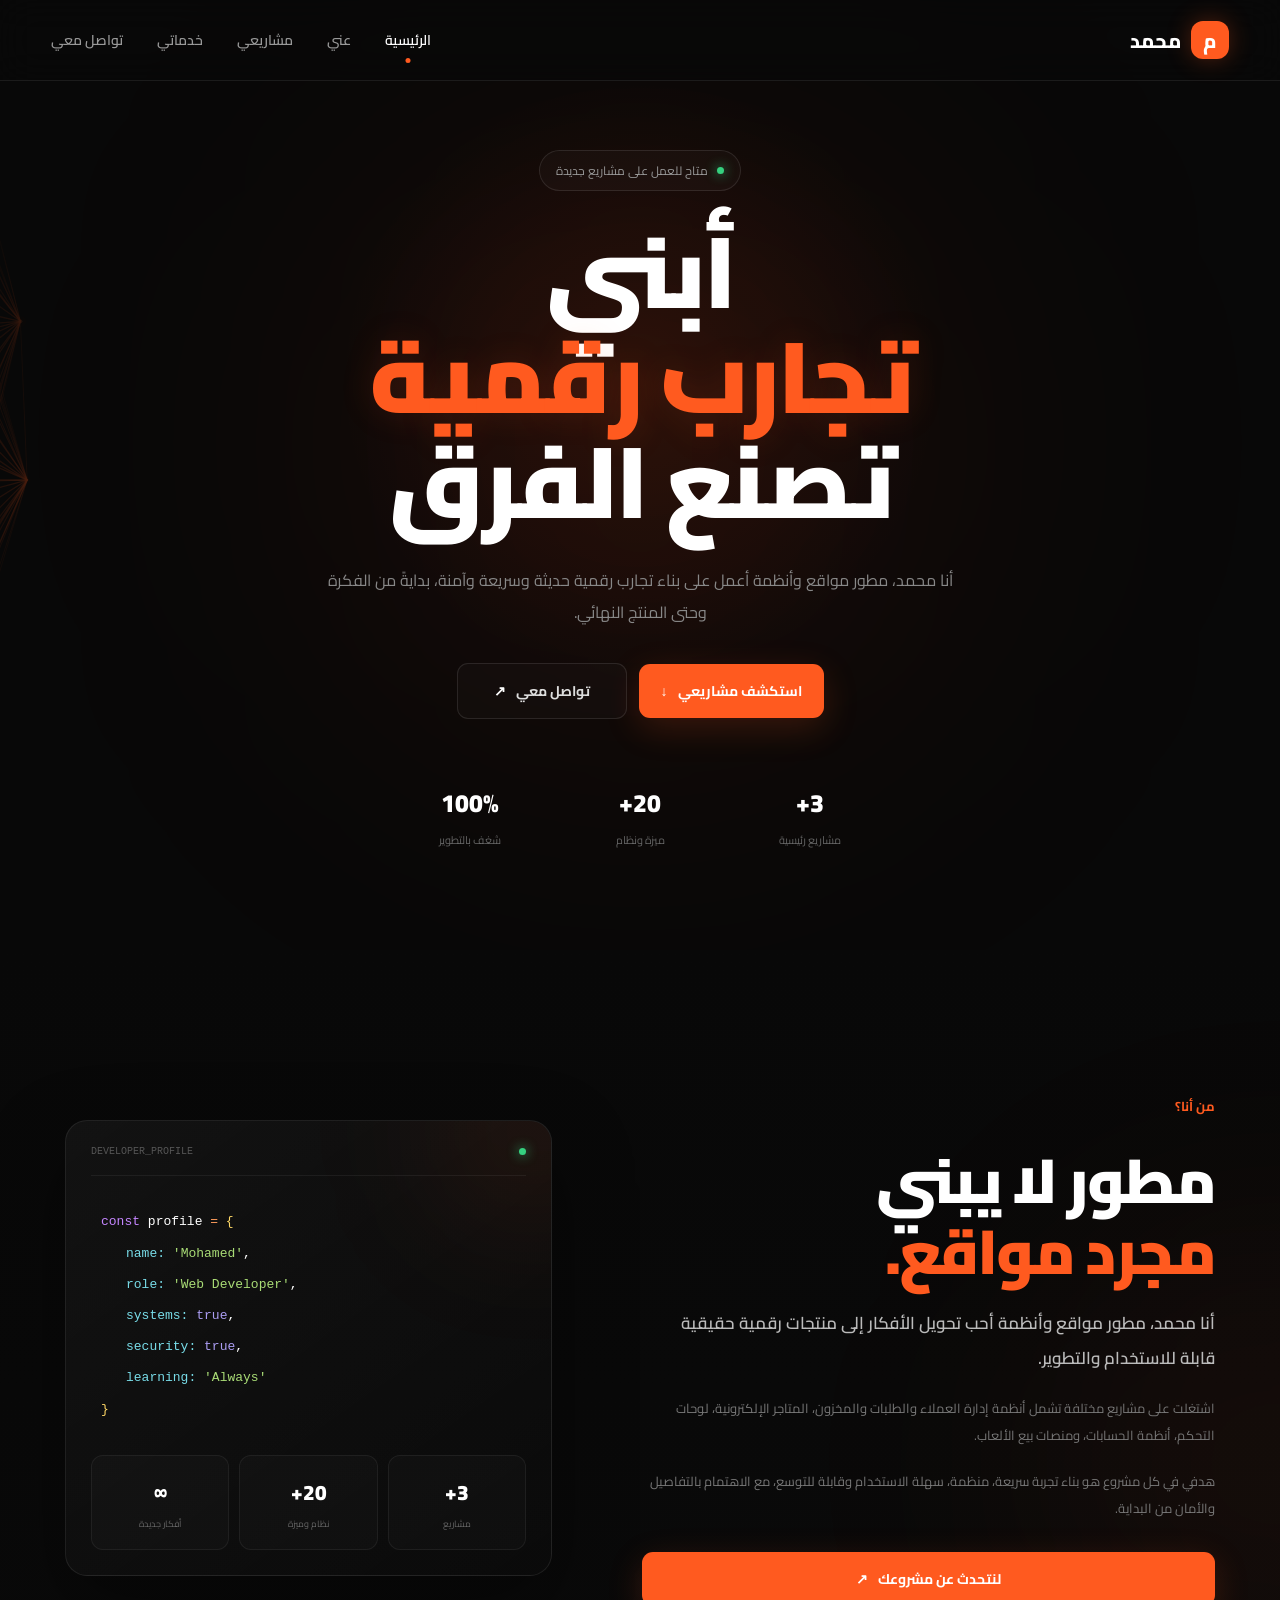
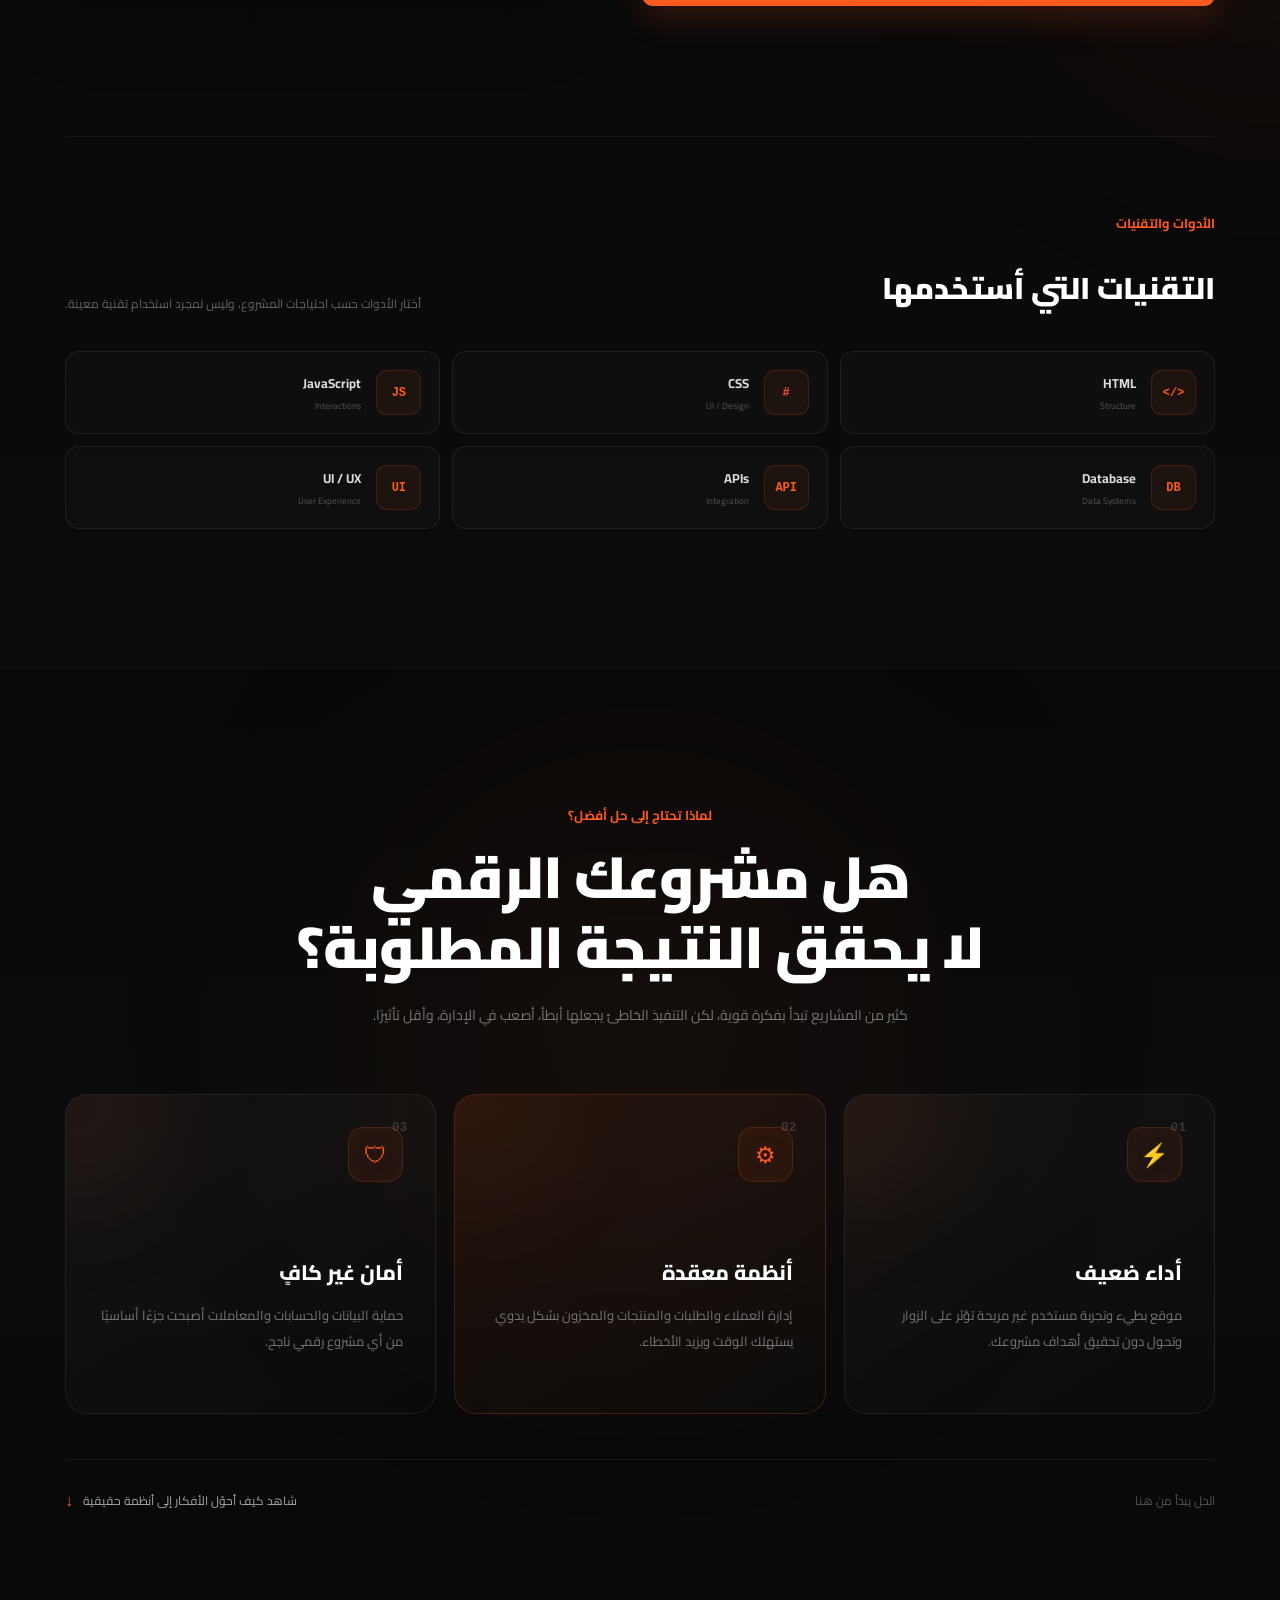
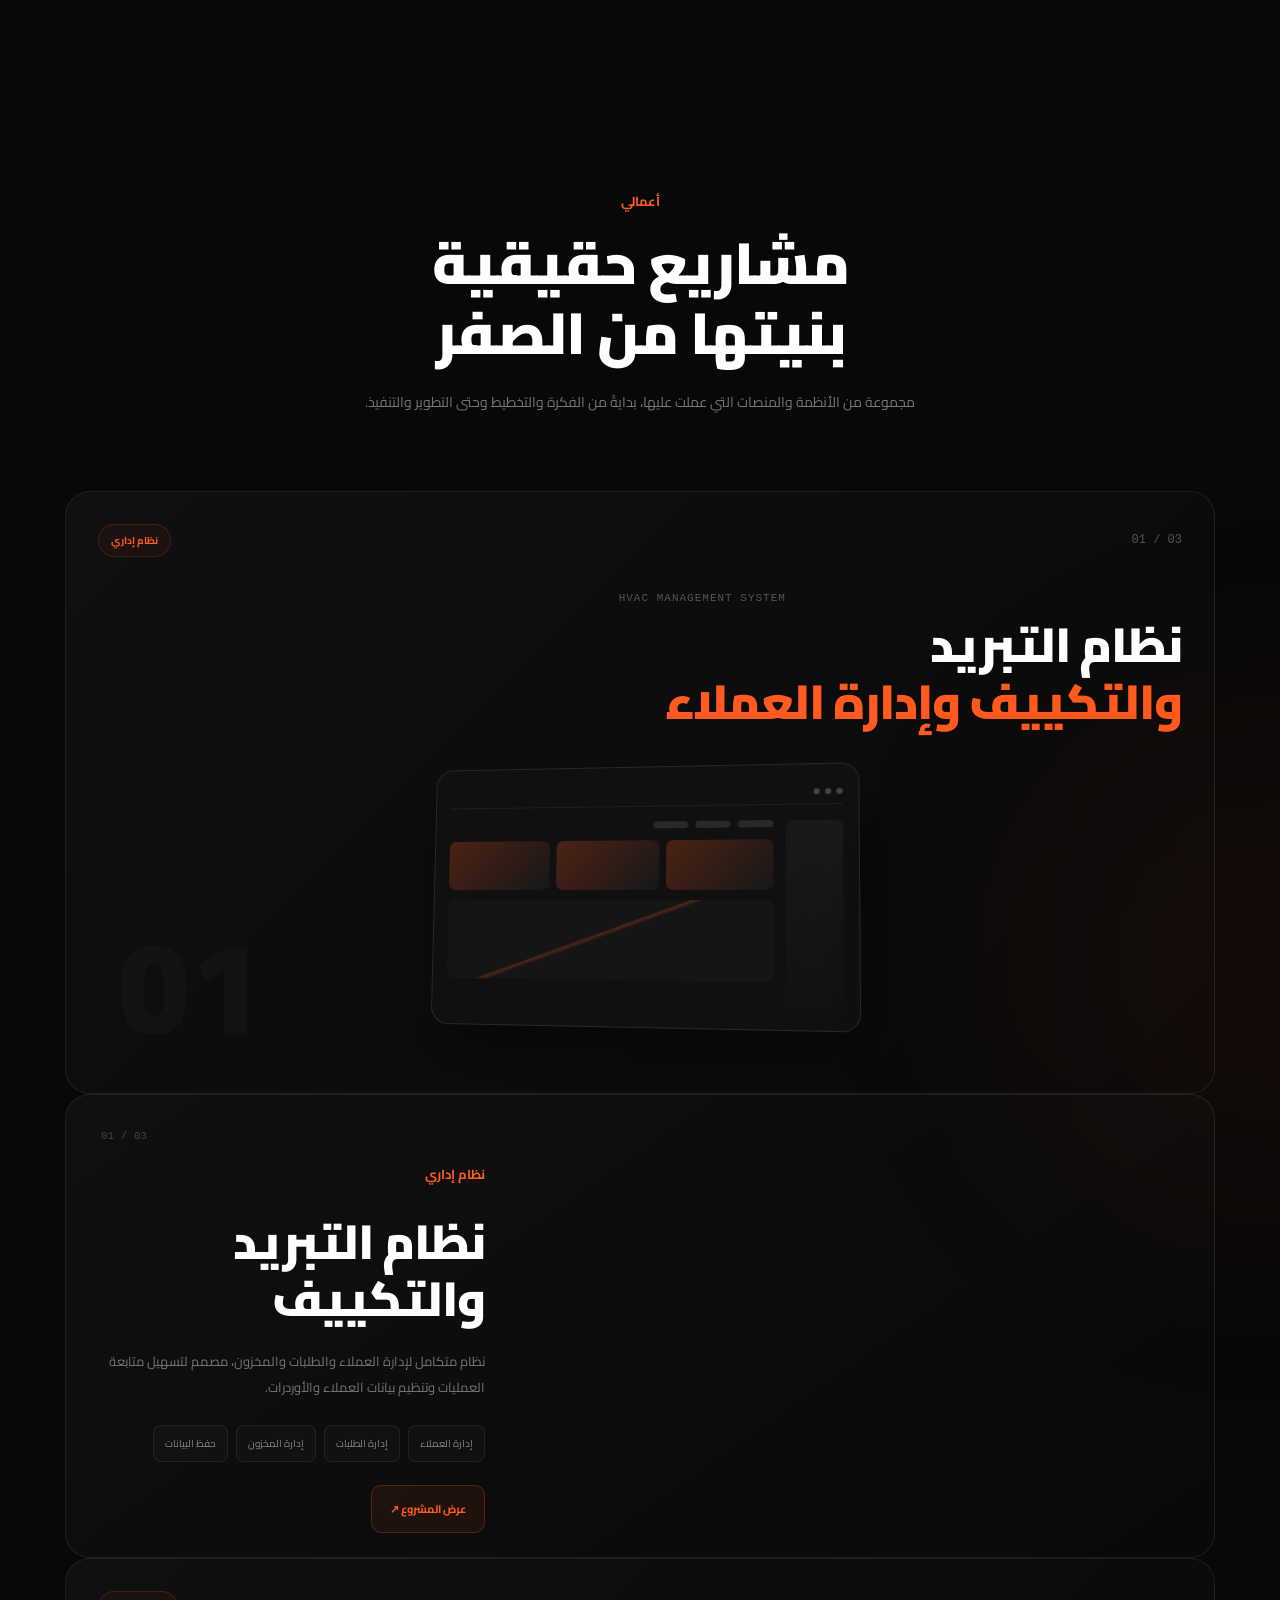
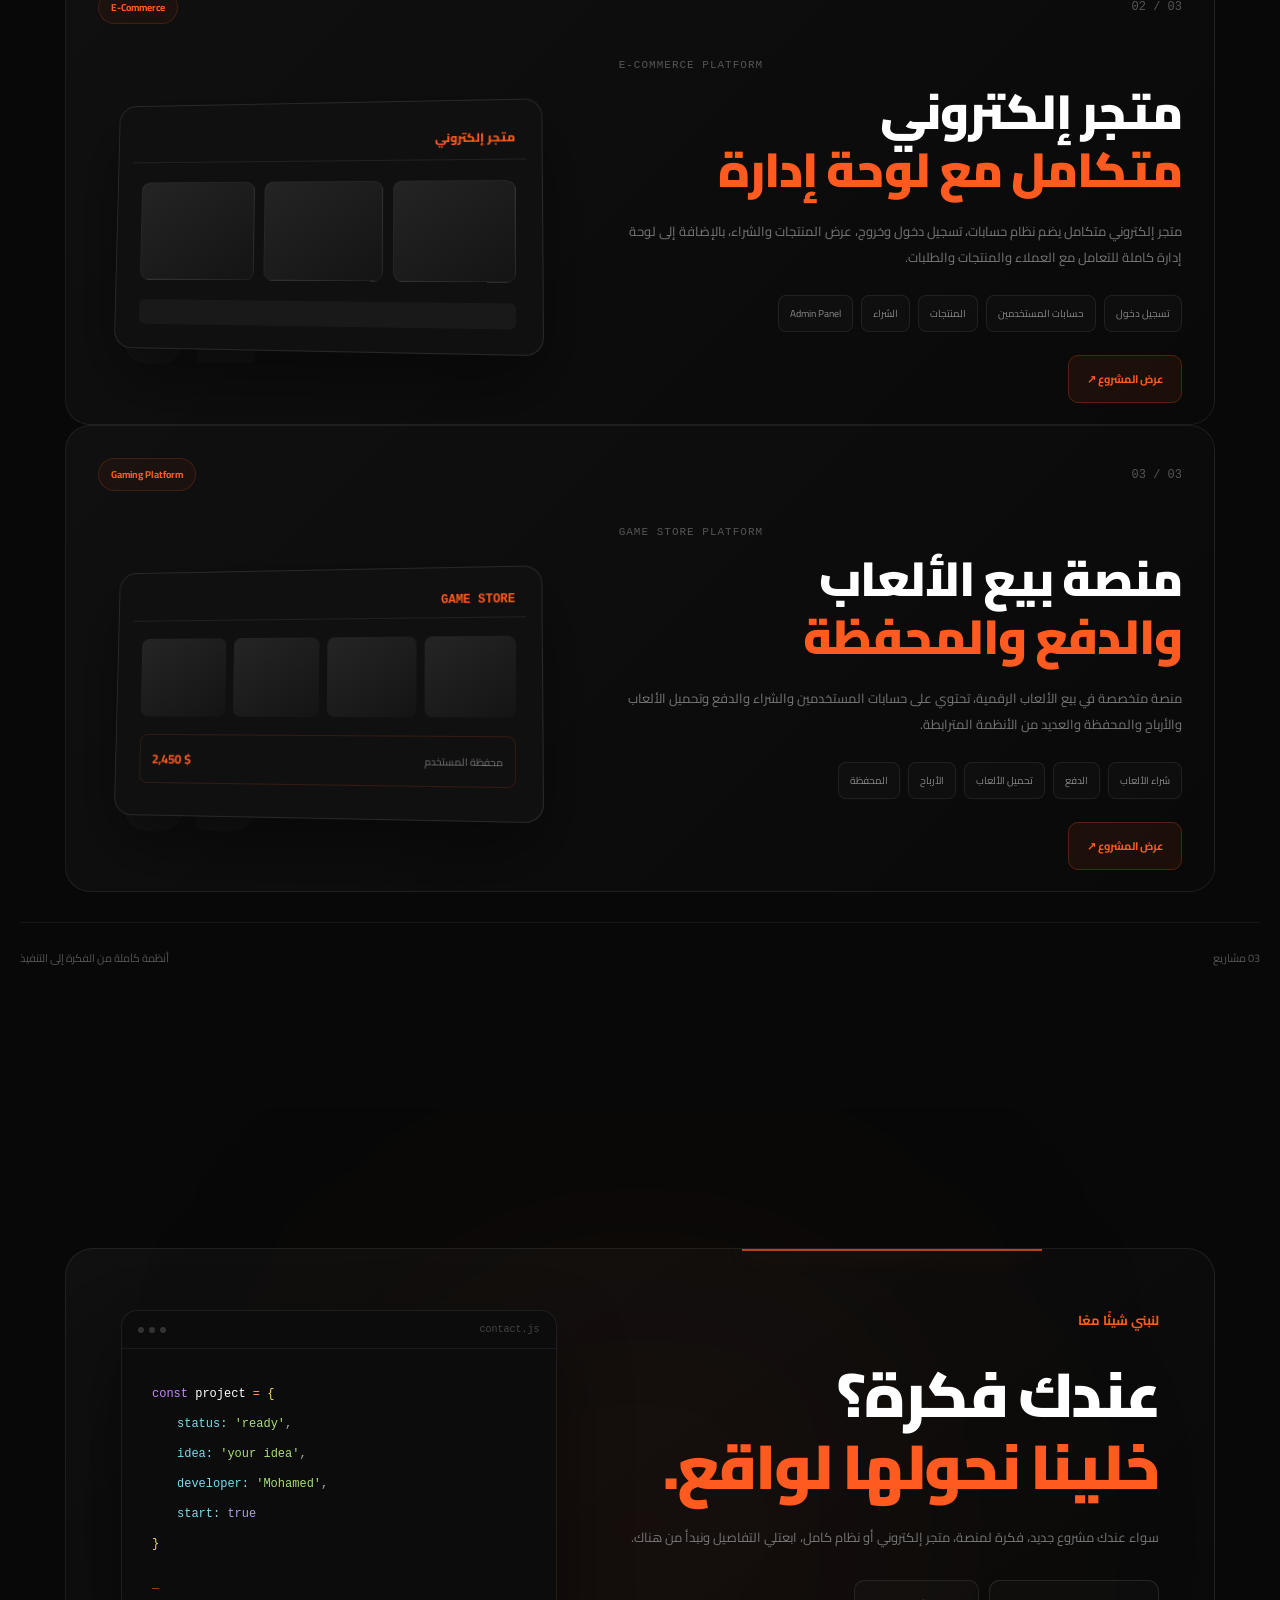
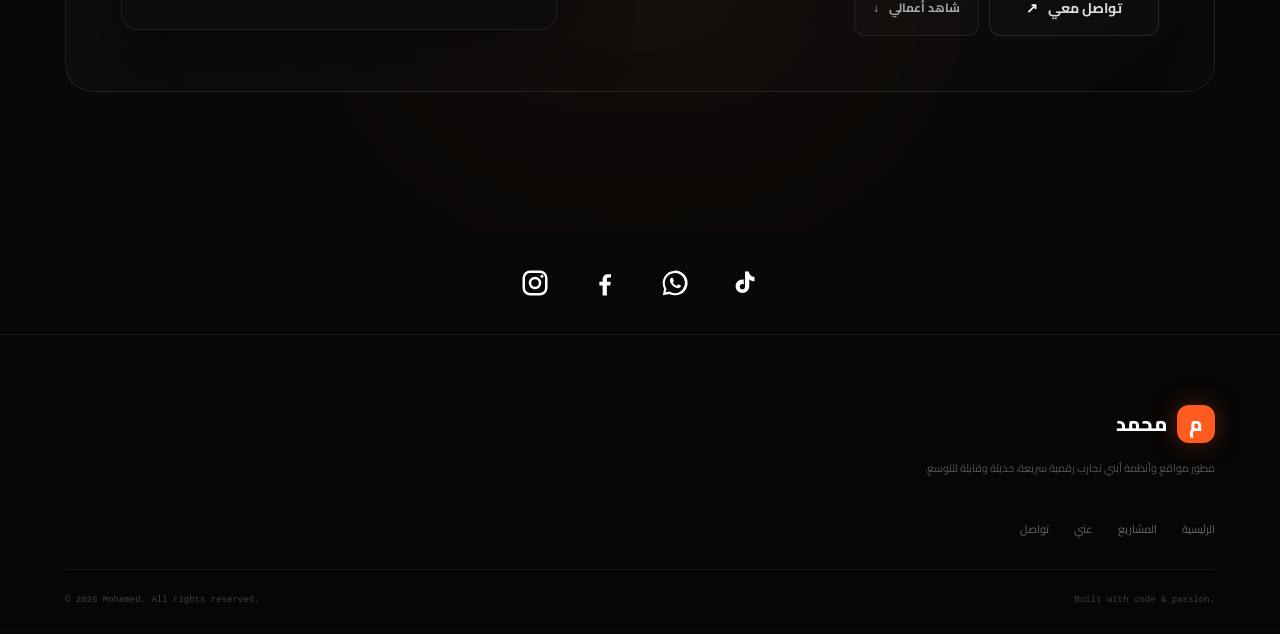
==== commit f52b1bdc: "Add files via upload" ====
--- a/index.html
+++ b/index.html
@@ -603,31 +603,7 @@
                             <span>والتكييف وإدارة العملاء</span>
                         </h3>
 
-                        <p>
-                            نظام متكامل لإدارة أعمال التبريد والتكييف،
-                            يساعد على تنظيم العملاء والطلبات والمخزون
-                            والخدمات ومتابعة العمليات من مكان واحد.
-                        </p>
-
-
-                        <div class="project-features">
-
-                            <span>إدارة العملاء</span>
-                            <span>إدارة الطلبات</span>
-                            <span>إدارة المخزون</span>
-                            <span>إدارة الخدمات</span>
-                            <span>لوحة تحكم</span>
-
-                        </div>
-
-
-                        <div class="project-actions">
-
-                            <a href="#" class="project-button">
-                                تفاصيل المشروع
-                                <span>↗</span>
-                            </a>
-
+                        
                         </div>
 
                     </div>
